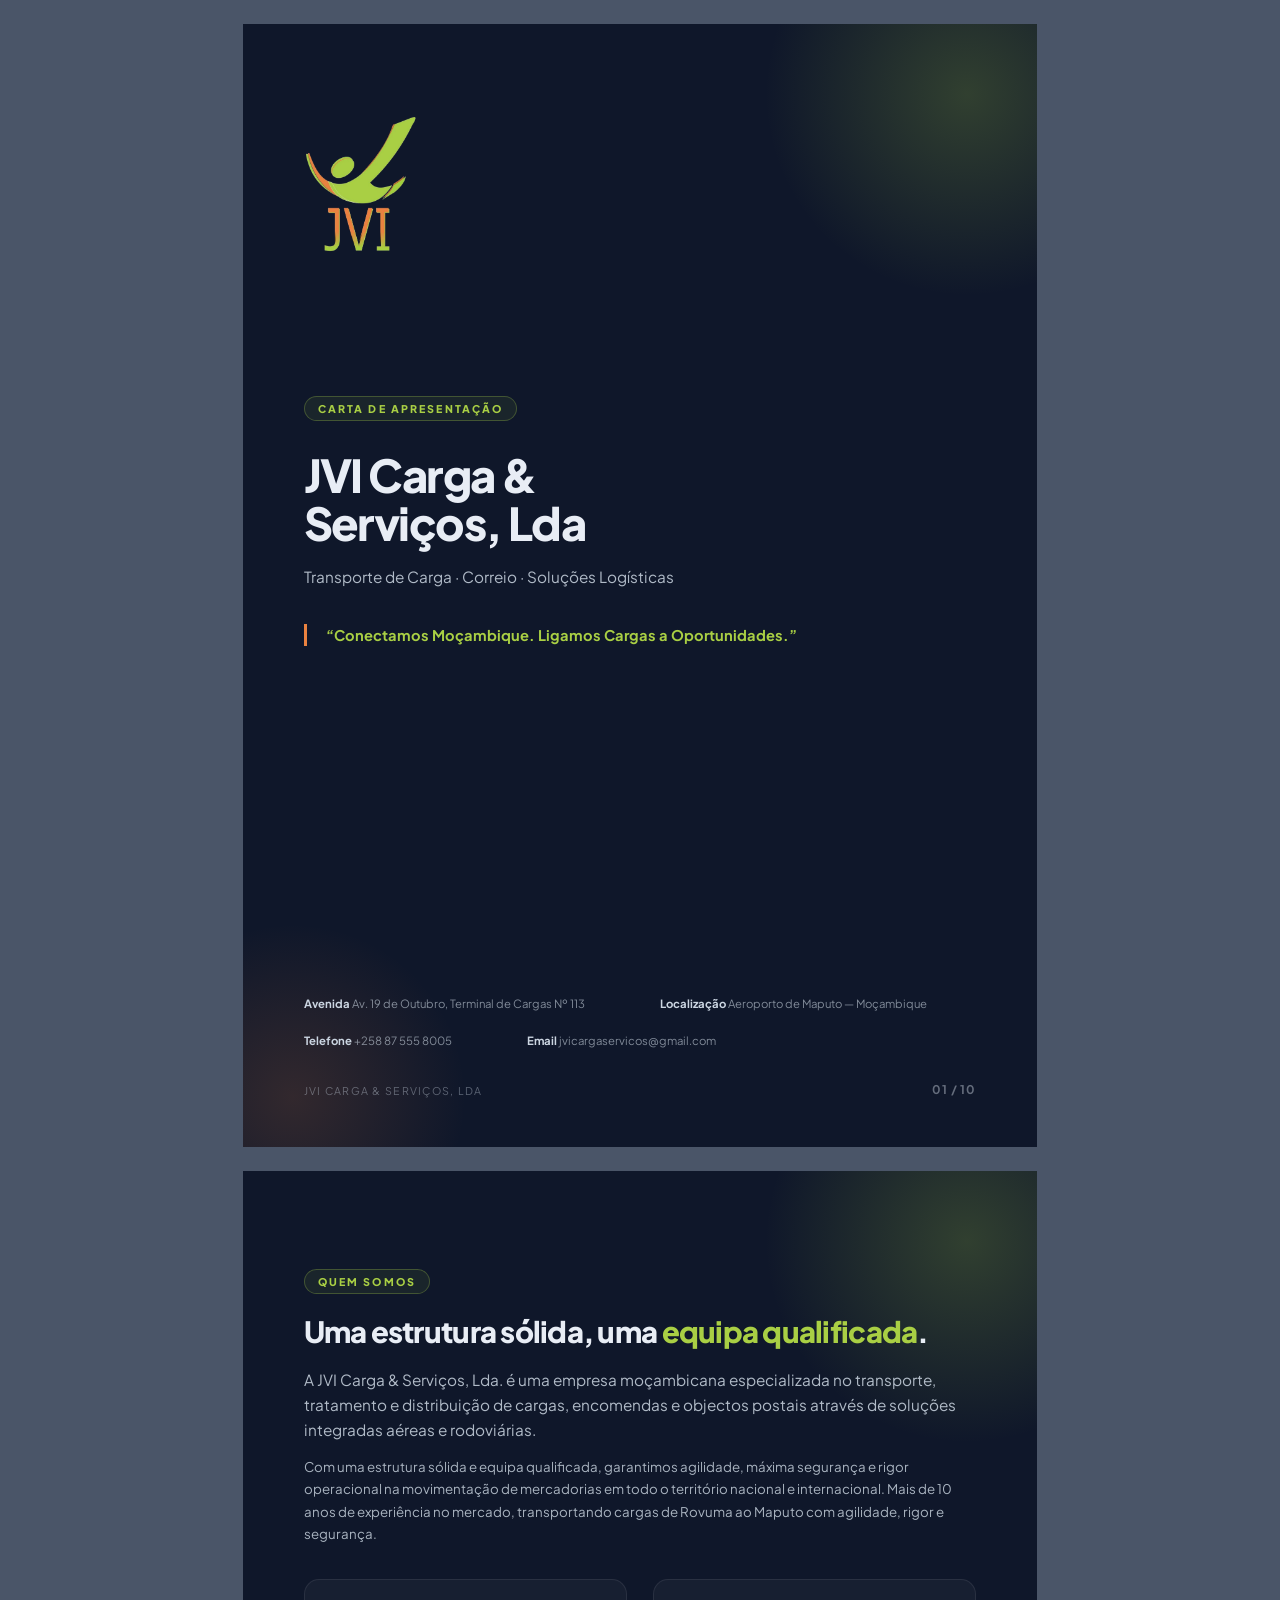
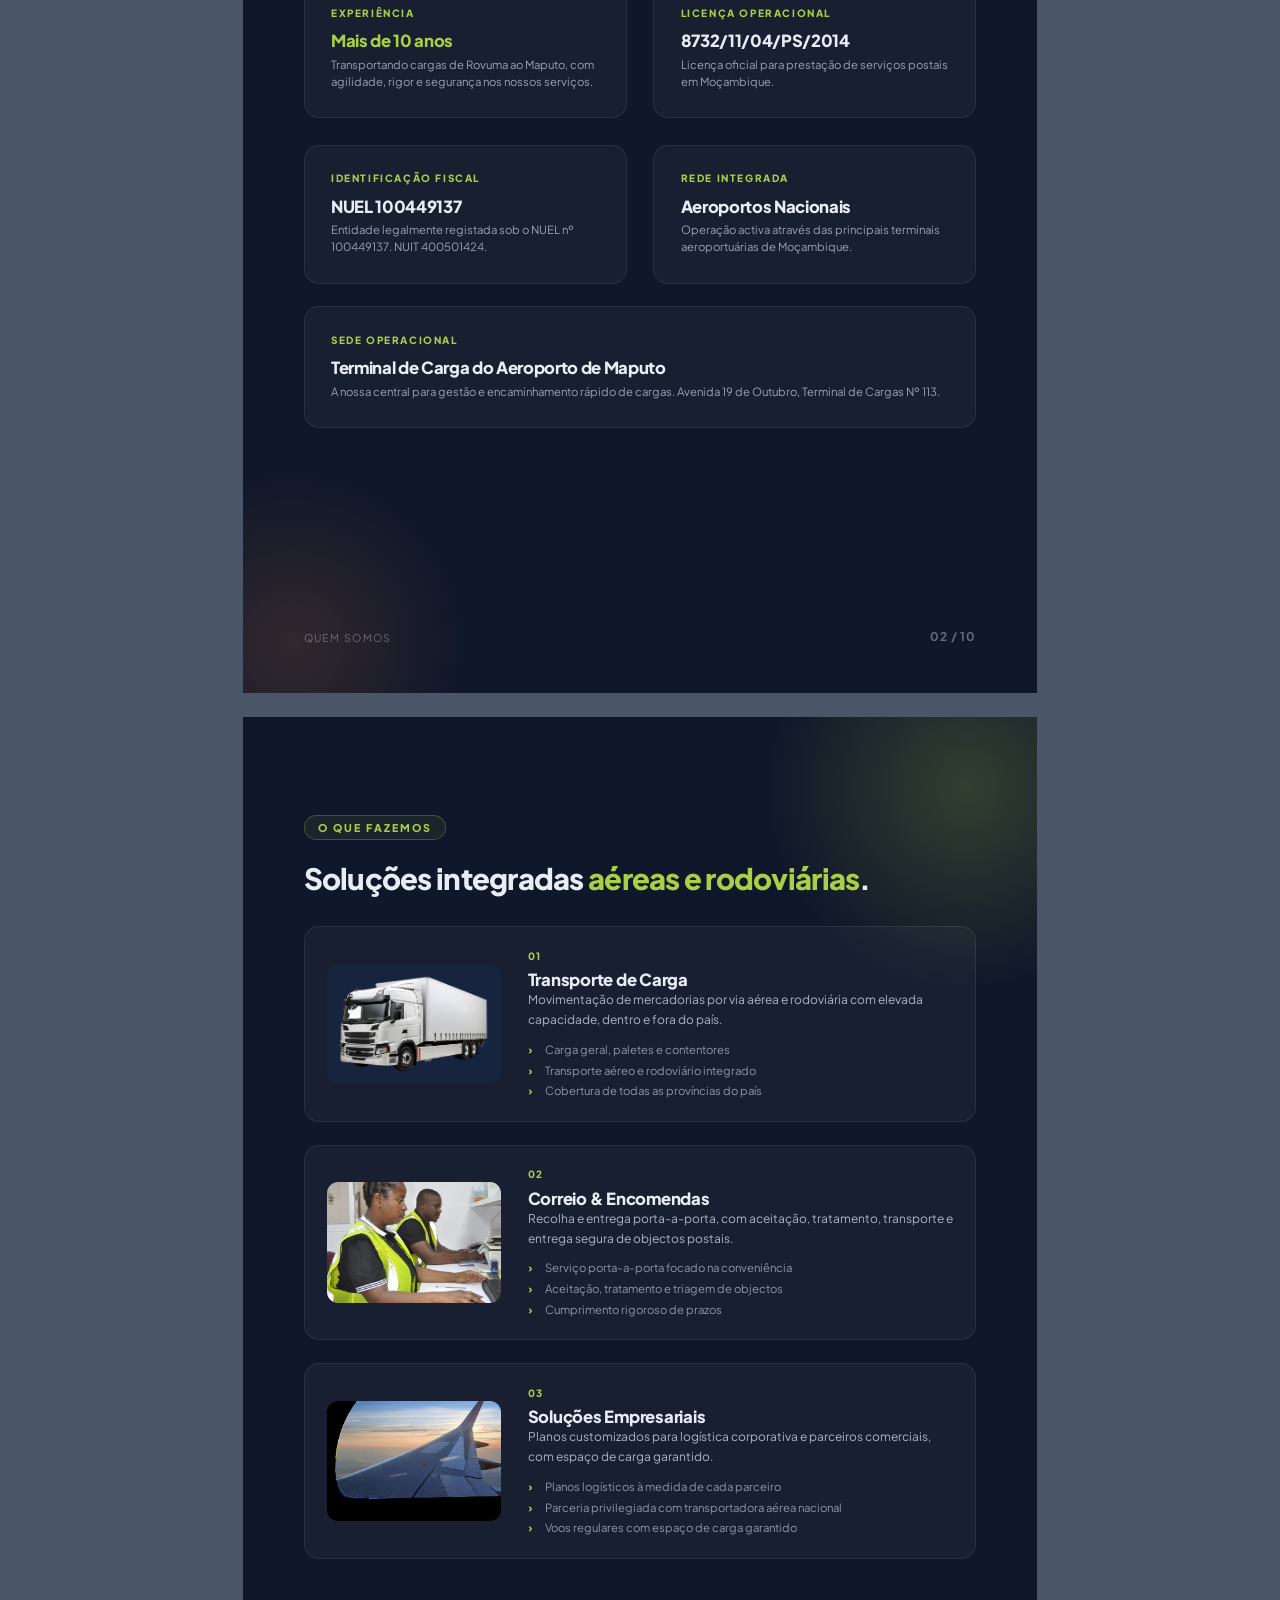
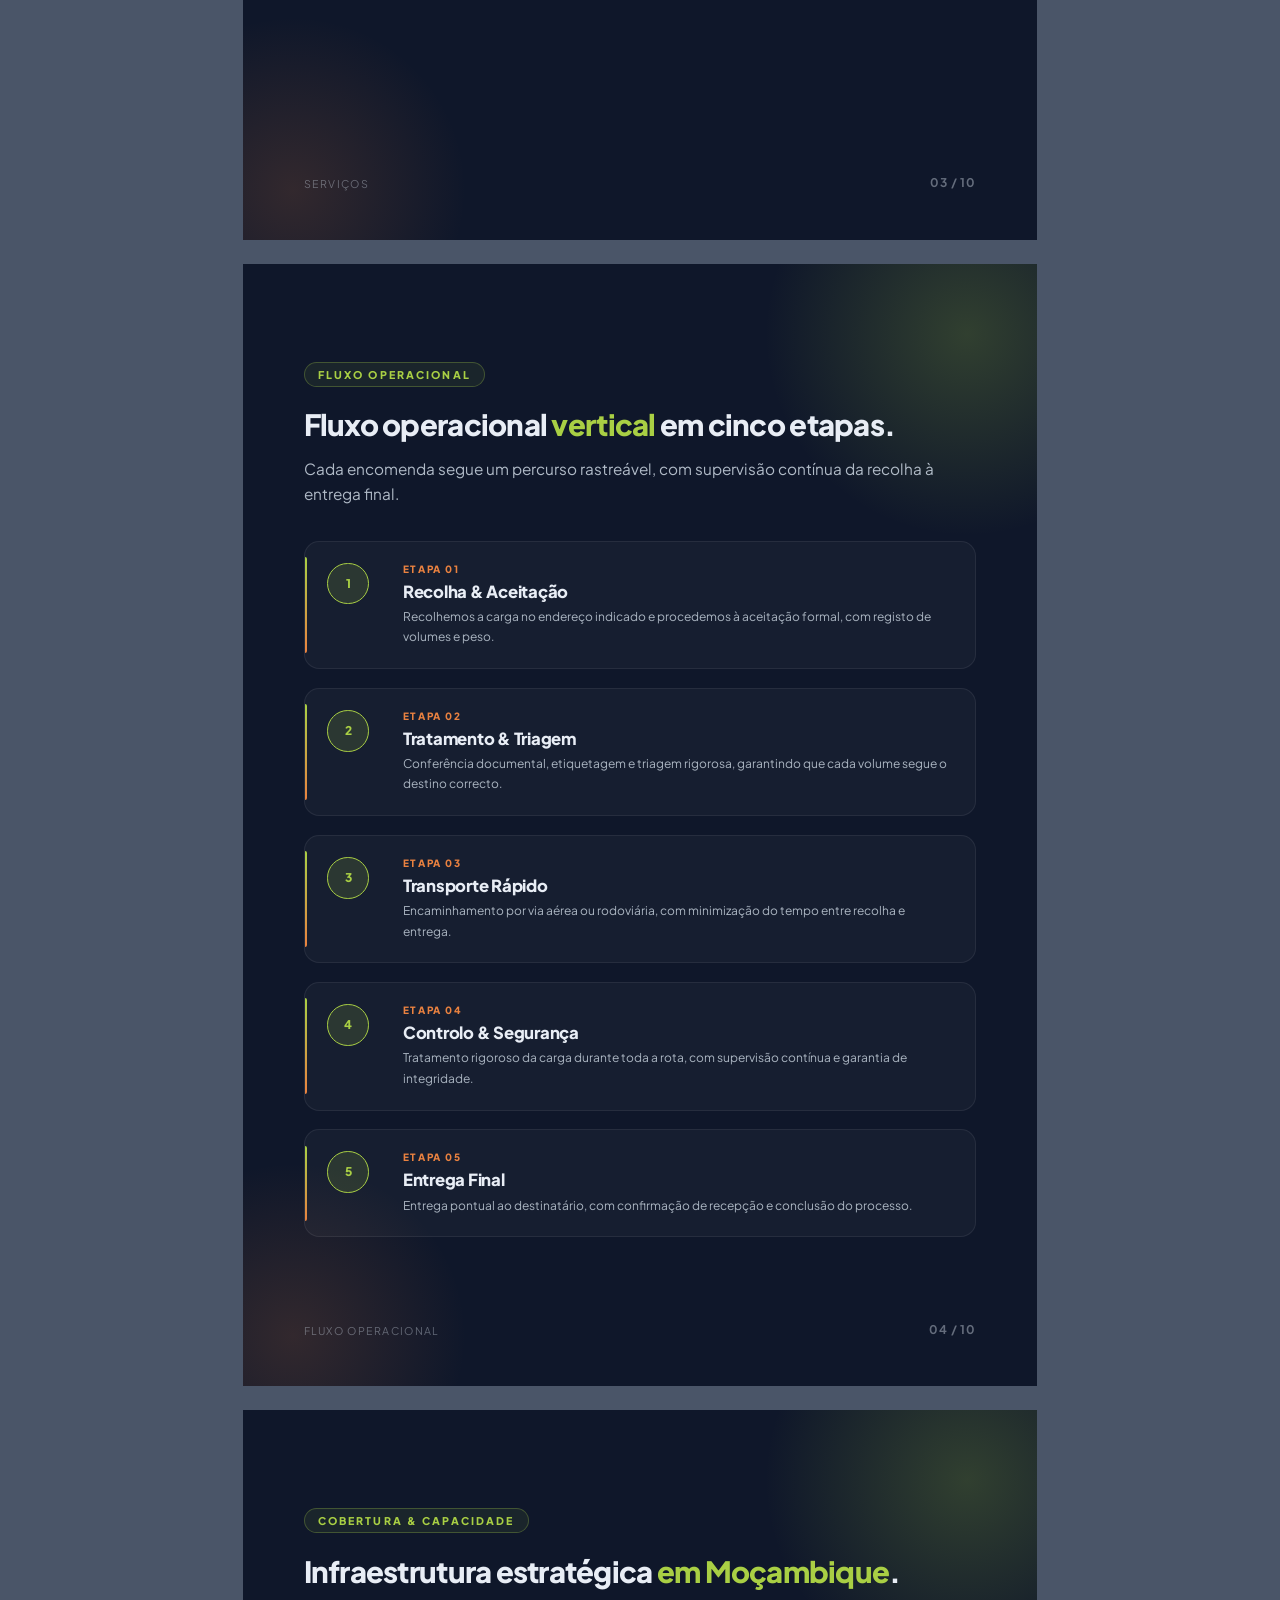
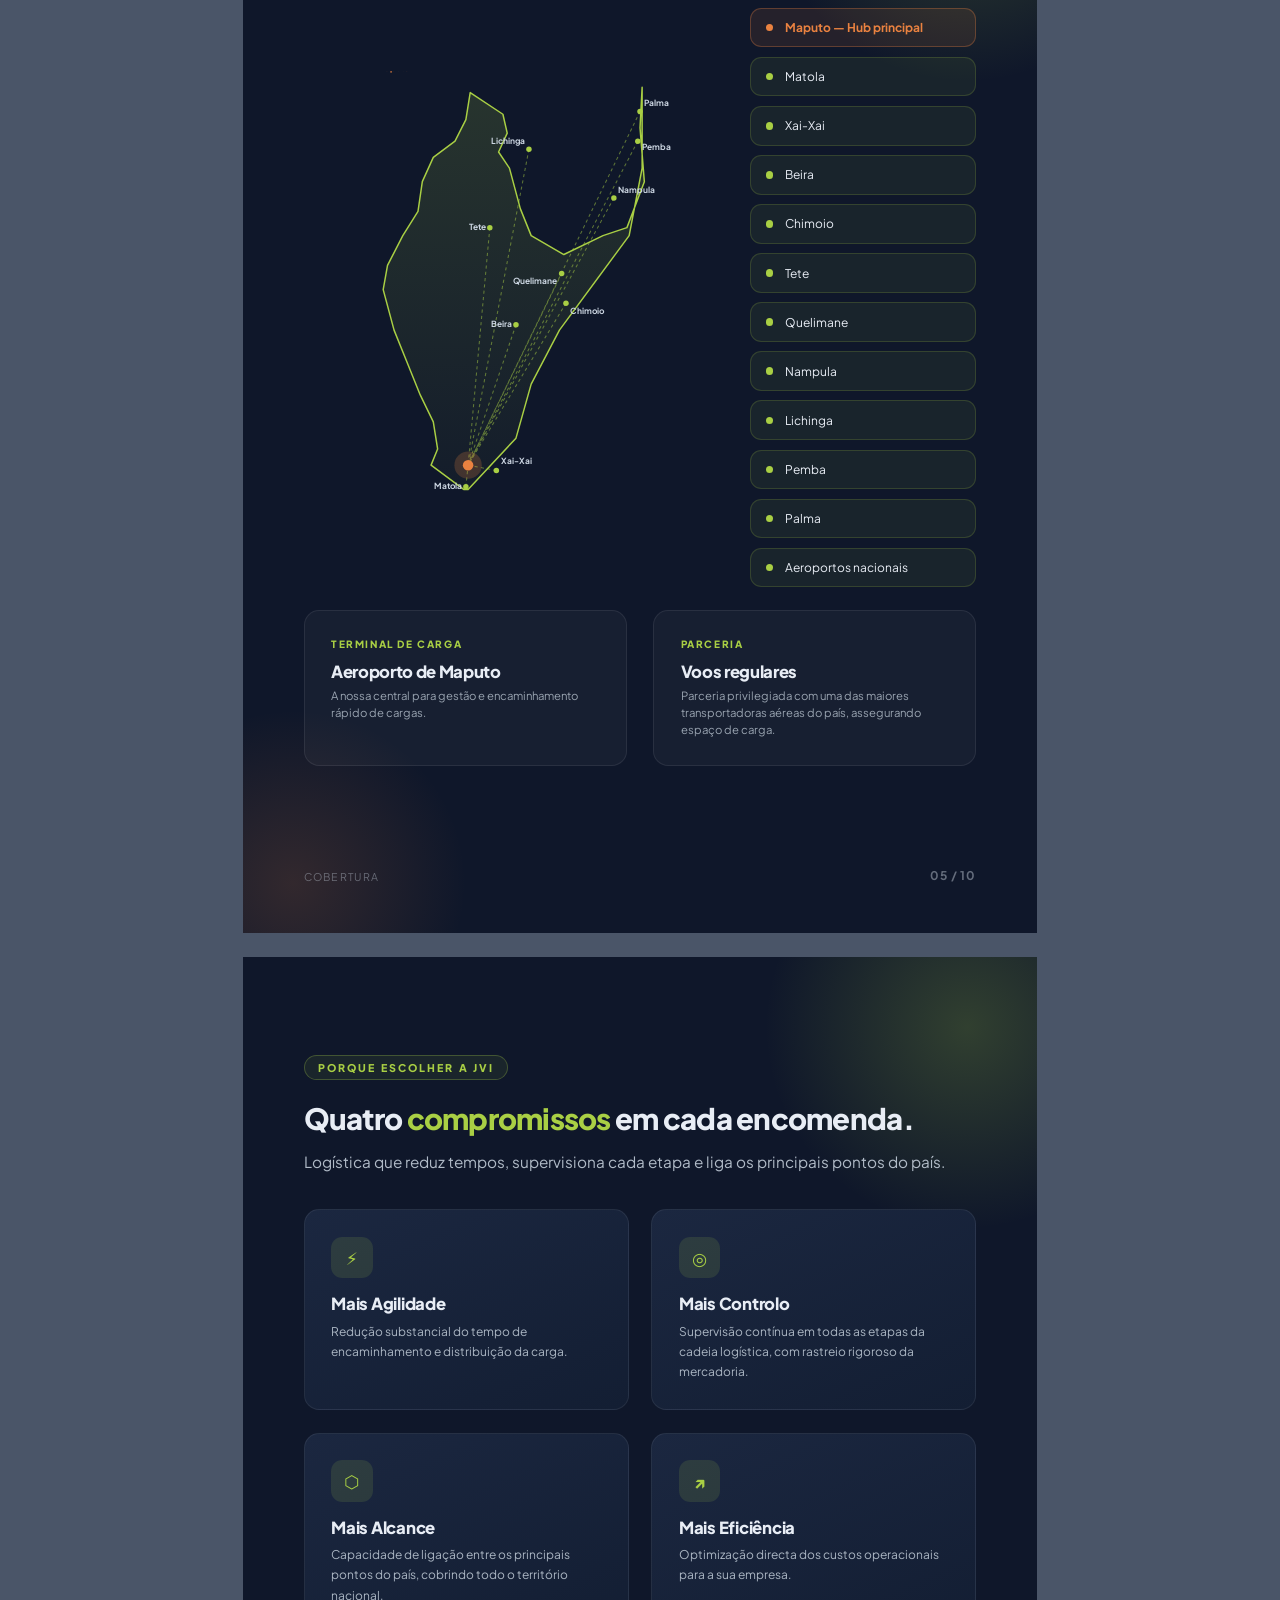
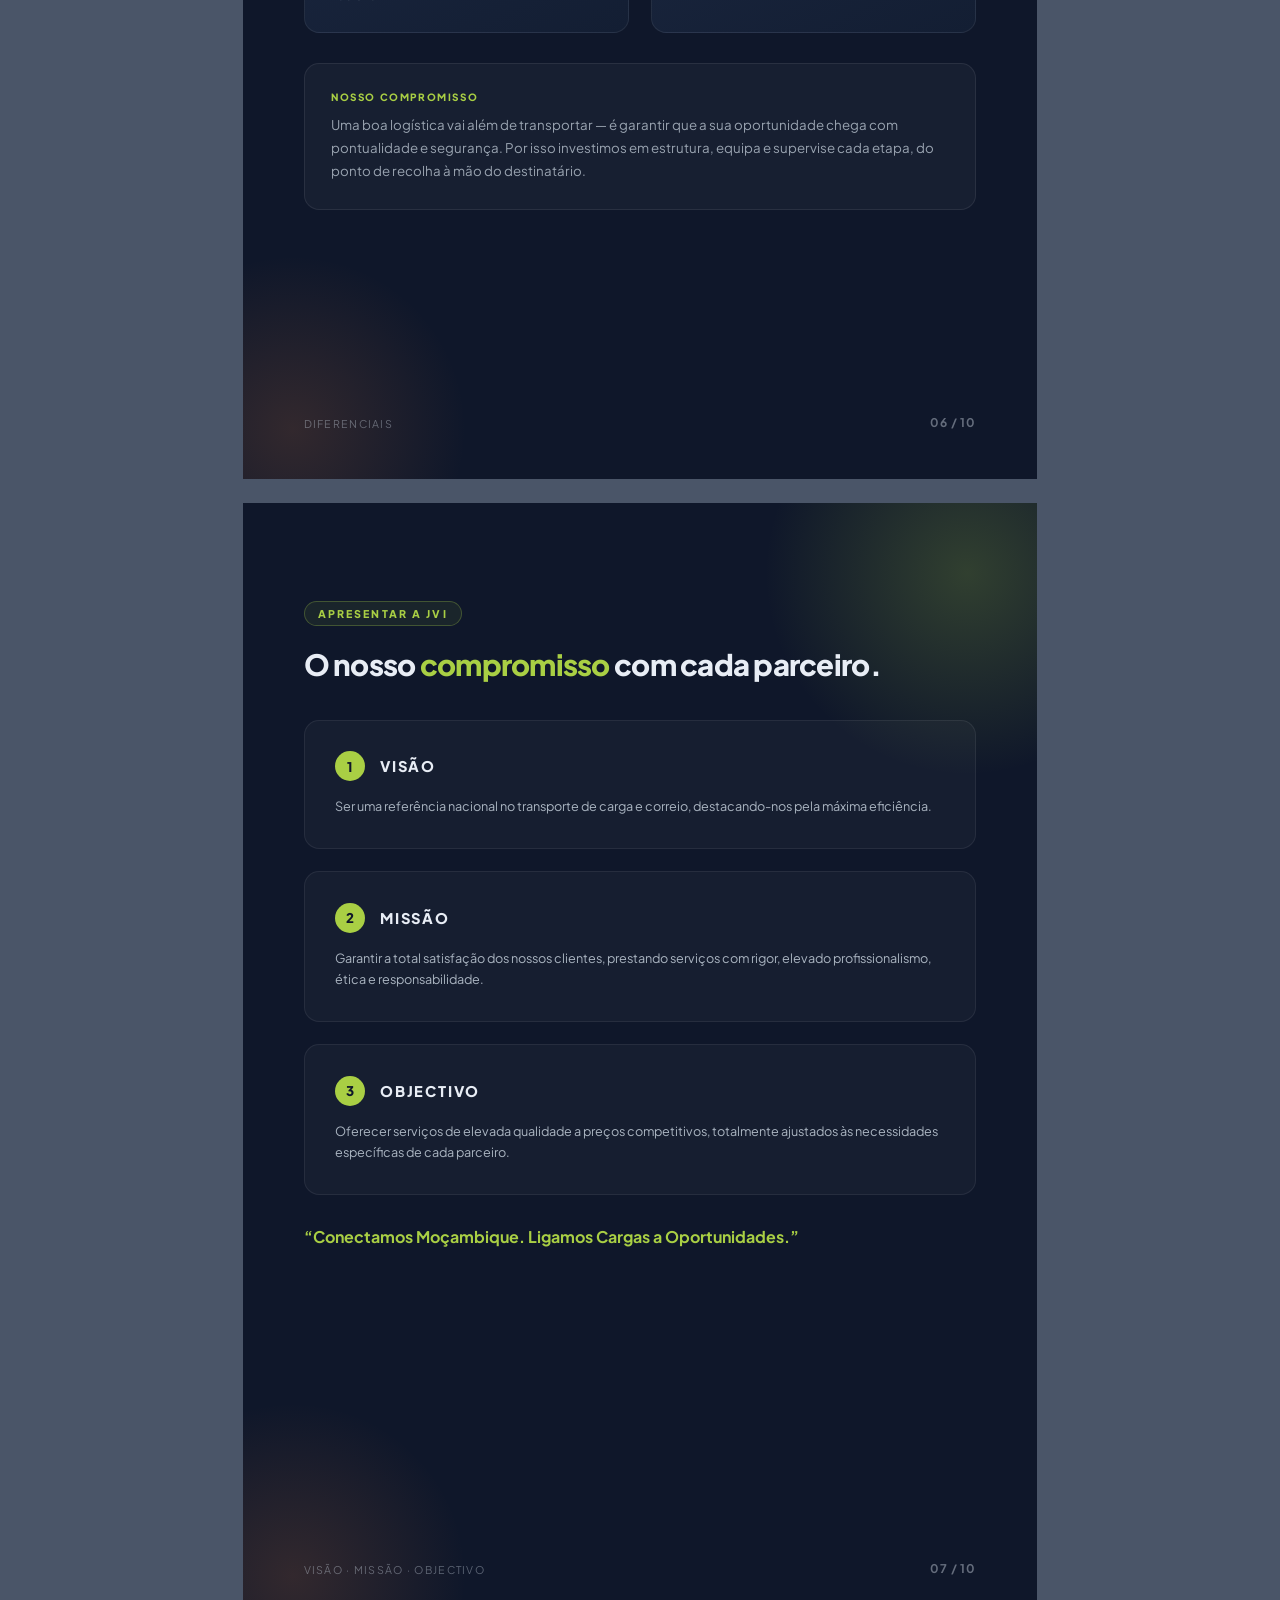
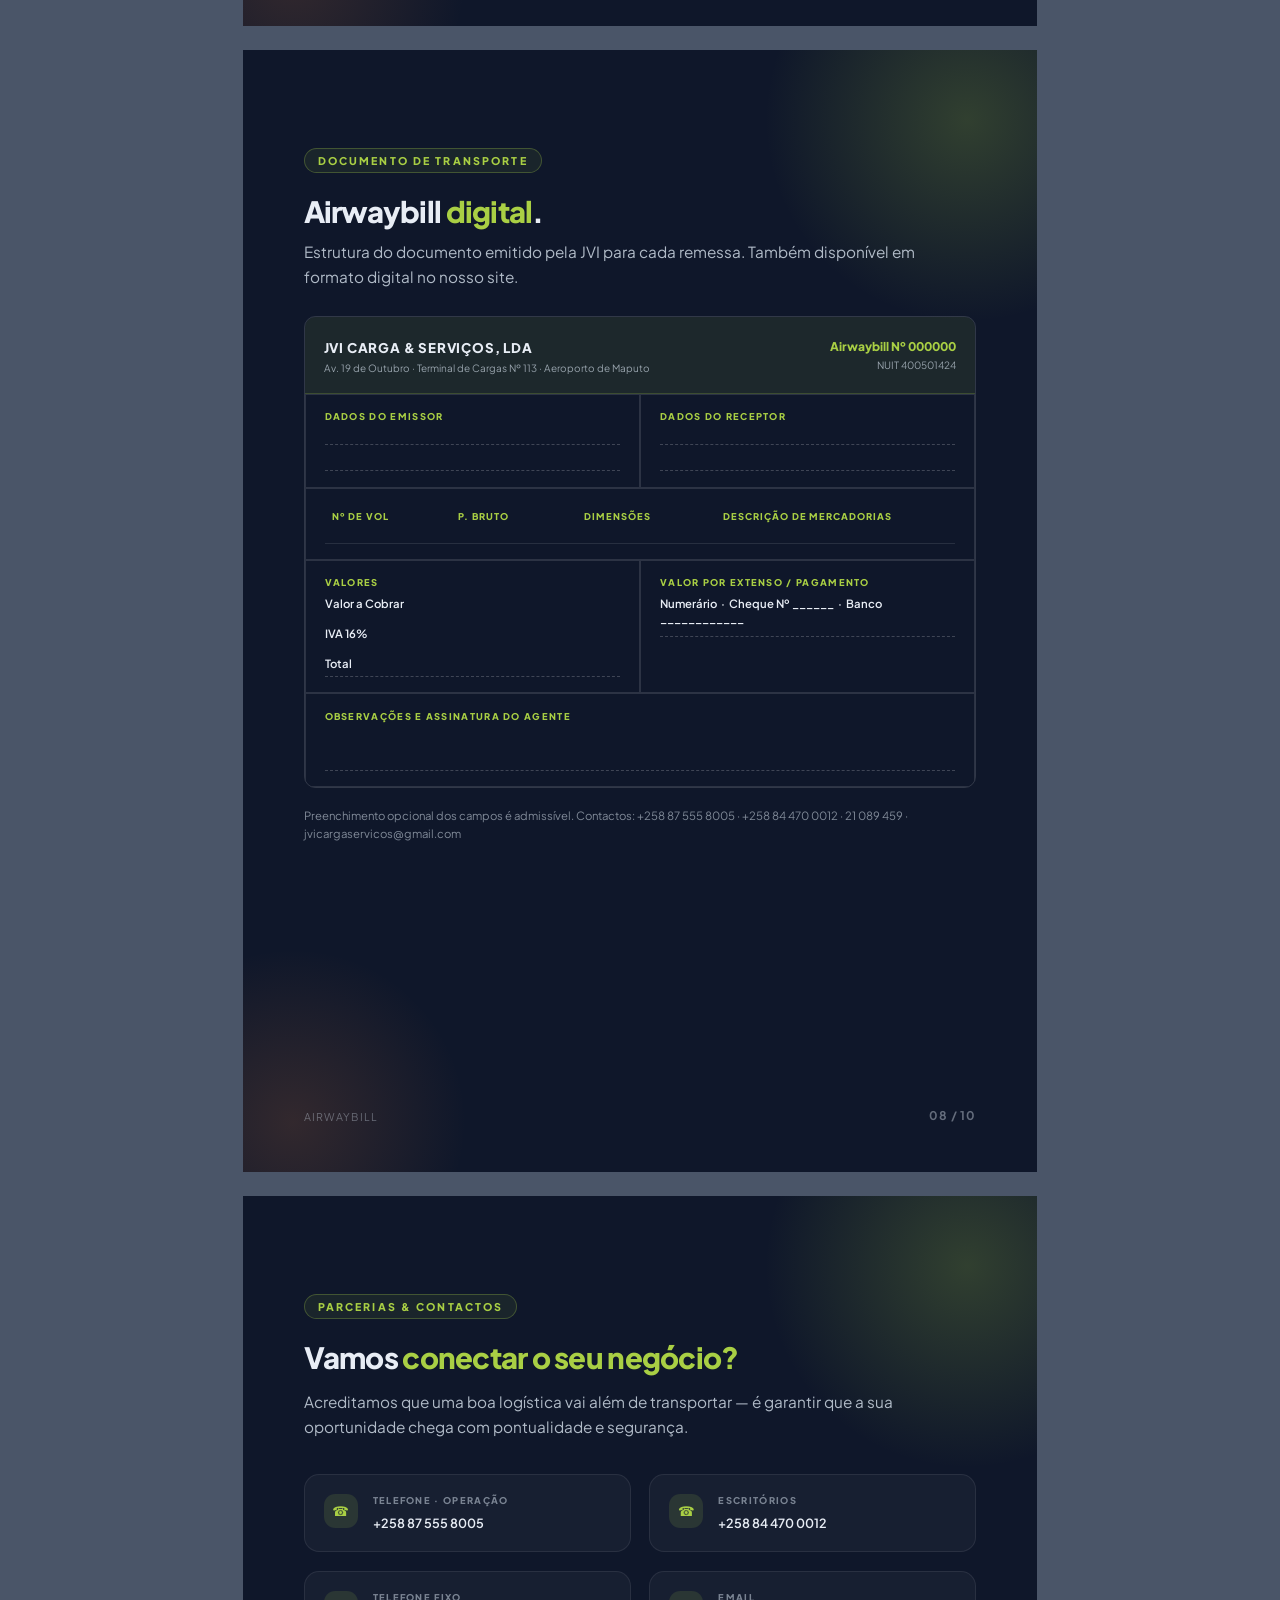
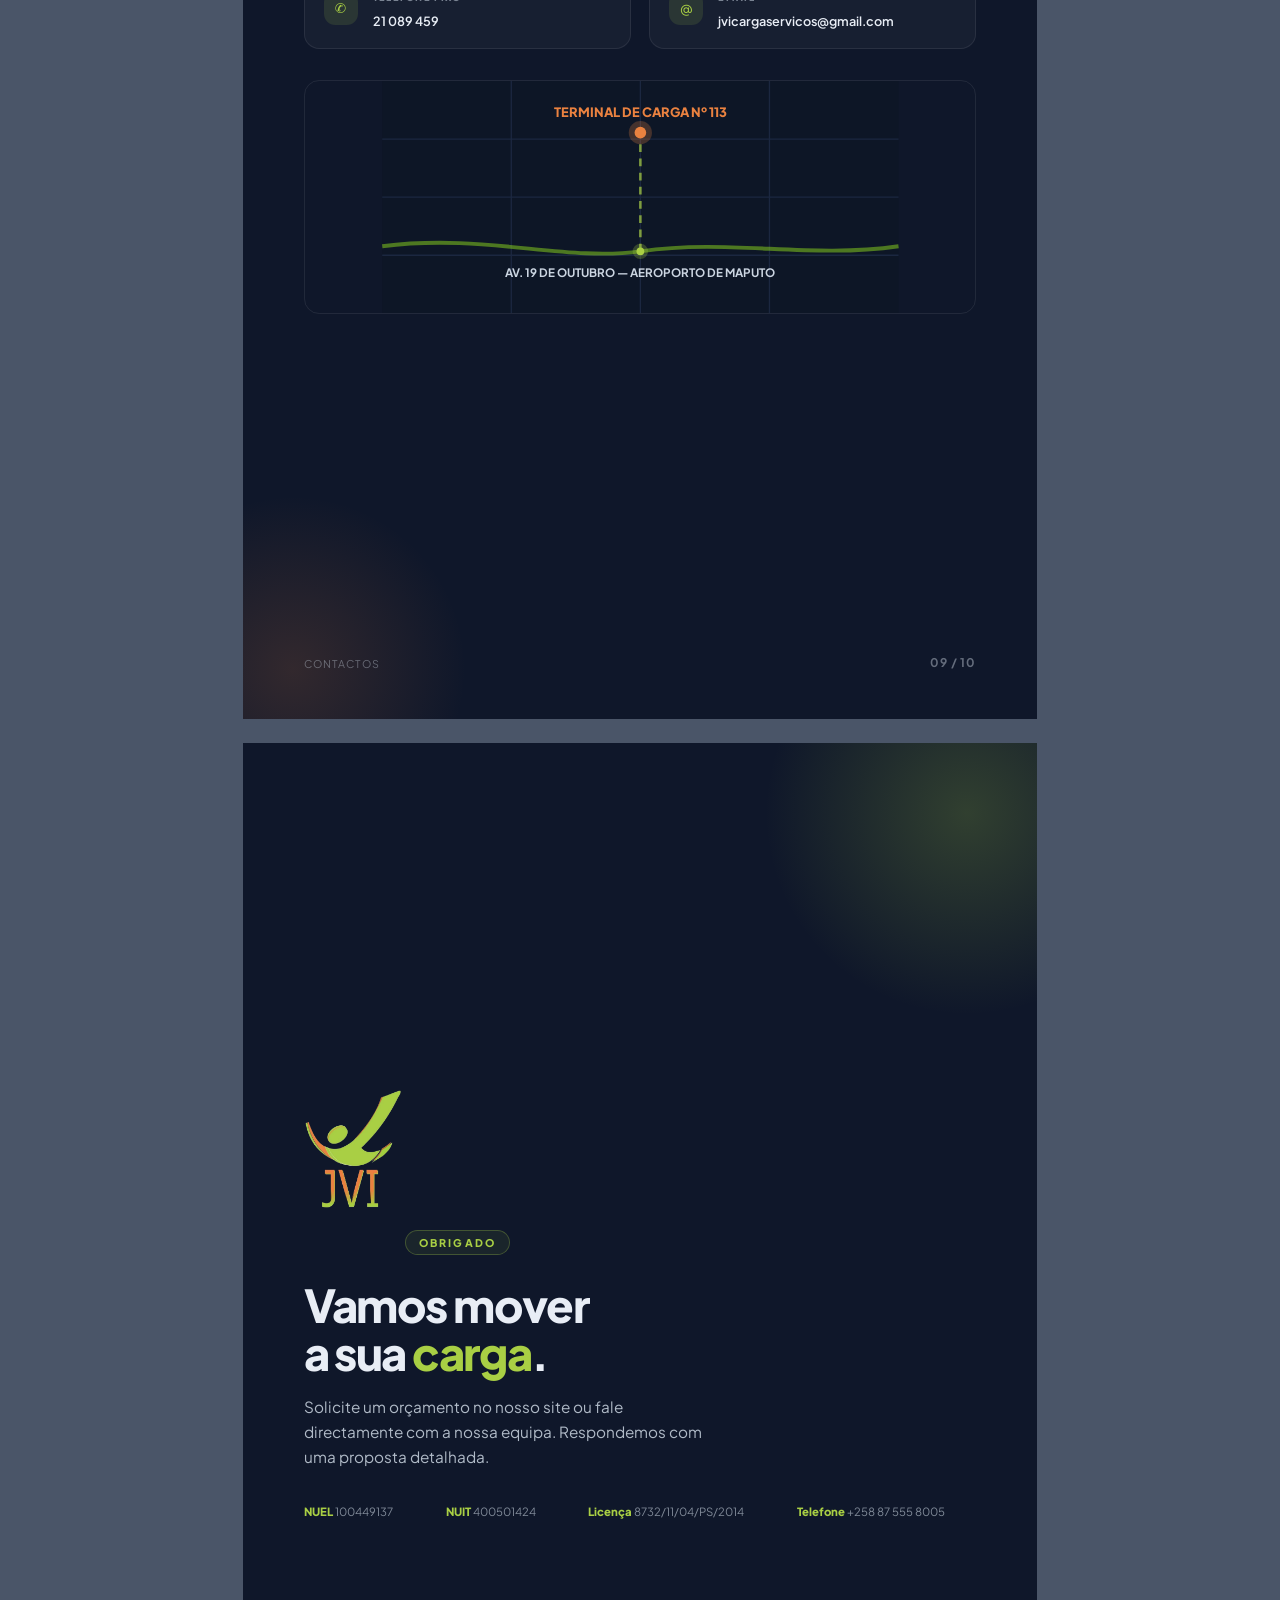
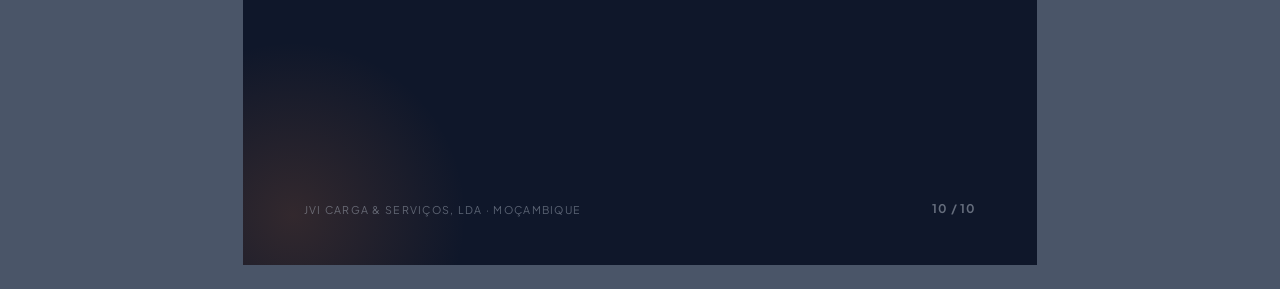
==== carta/index.html @ e3773a1a "JVI Carga & Servicos: landing page e carta de apresentacao Landing page institucional com formulario" ====
<!DOCTYPE html>
<html lang="pt-MZ">
<head>
<meta charset="UTF-8">
<title>JVI Carga &amp; Serviços — Carta de Apresentação</title>
<link rel="preconnect" href="https://fonts.googleapis.com">
<link rel="preconnect" href="https://fonts.gstatic.com" crossorigin>
<link href="https://fonts.googleapis.com/css2?family=Plus+Jakarta+Sans:wght@400;500;600;700;800&display=swap" rel="stylesheet">
<link rel="stylesheet" href="style.css">
</head>
<body>

<!-- ============ 1. CAPA ============ -->
<section class="pagina p1">
  <div class="grelha"></div><div class="glow-a"></div><div class="glow-b"></div>
  <img class="p1__logo" src="../assets/logo.png" alt="JVI Carga e Serviços">
  <div class="p1__meio">
    <span class="et">Carta de Apresentação</span>
    <h1 style="margin-top:8mm">JVI Carga &amp;<br>Serviços, Lda</h1>
    <p class="lead" style="margin-top:5mm;max-width:120mm">Transporte de Carga · Correio · Soluções Logísticas</p>
    <div class="p1__citacao">“Conectamos Moçambique. Ligamos Cargas a Oportunidades.”</div>
  </div>
  <div class="p1__rodape">
    <span><b>Avenida</b> Av. 19 de Outubro, Terminal de Cargas Nº 113</span>
    <span><b>Localização</b> Aeroporto de Maputo — Moçambique</span>
    <span><b>Telefone</b> +258 87 555 8005</span>
    <span><b>Email</b> jvicargaservicos@gmail.com</span>
  </div>
  <div class="pmarca">JVI Carga &amp; Serviços, Lda</div>
  <div class="pnum">01 / 10</div>
</section>

<!-- ============ 2. QUEM SOMOS ============ -->
<section class="pagina">
  <div class="grelha"></div><div class="glow-a"></div><div class="glow-b"></div>
  <div class="faixa-lateral"></div>
  <div class="corpo">
    <span class="et">Quem Somos</span>
    <h2 style="margin-top:6mm">Uma estrutura sólida, uma <span class="v">equipa qualificada</span>.</h2>
    <p class="lead" style="margin-top:5mm">
      A JVI Carga &amp; Serviços, Lda. é uma empresa moçambicana especializada no transporte, tratamento e
      distribuição de cargas, encomendas e objectos postais através de soluções integradas aéreas e rodoviárias.
    </p>
    <p style="margin-top:3.5mm">
      Com uma estrutura sólida e equipa qualificada, garantimos agilidade, máxima segurança e rigor operacional
      na movimentação de mercadorias em todo o território nacional e internacional. Mais de 10 anos de experiência
      no mercado, transportando cargas de Rovuma ao Maputo com agilidade, rigor e segurança.
    </p>

    <div class="g2">
      <div class="cred">
        <div class="cred__rot">Experiência</div>
        <div class="cred__val v">Mais de 10 anos</div>
        <p class="cred__desc">Transportando cargas de Rovuma ao Maputo, com agilidade, rigor e segurança nos nossos serviços.</p>
      </div>
      <div class="cred">
        <div class="cred__rot">Licença Operacional</div>
        <div class="cred__val">8732/11/04/PS/2014</div>
        <p class="cred__desc">Licença oficial para prestação de serviços postais em Moçambique.</p>
      </div>
      <div class="cred">
        <div class="cred__rot">Identificação Fiscal</div>
        <div class="cred__val">NUEL 100449137</div>
        <p class="cred__desc">Entidade legalmente registada sob o NUEL nº 100449137. NUIT 400501424.</p>
      </div>
      <div class="cred">
        <div class="cred__rot">Rede Integrada</div>
        <div class="cred__val">Aeroportos Nacionais</div>
        <p class="cred__desc">Operação activa através das principais terminais aeroportuárias de Moçambique.</p>
      </div>
    </div>

    <div class="cred" style="margin-top:6mm">
      <div class="cred__rot">Sede Operacional</div>
      <div class="cred__val">Terminal de Carga do Aeroporto de Maputo</div>
      <p class="cred__desc">A nossa central para gestão e encaminhamento rápido de cargas. Avenida 19 de Outubro, Terminal de Cargas Nº 113.</p>
    </div>
  </div>
  <div class="pmarca">Quem Somos</div>
  <div class="pnum">02 / 10</div>
</section>

<!-- ============ 3. SERVIÇOS ============ -->
<section class="pagina">
  <div class="grelha"></div><div class="glow-a"></div><div class="glow-b"></div>
  <div class="faixa-lateral"></div>
  <div class="corpo">
    <span class="et">O Que Fazemos</span>
    <h2 style="margin-top:6mm">Soluções integradas <span class="v">aéreas e rodoviárias</span>.</h2>

    <div class="pilha">
      <div class="serv">
        <div class="serv__fig"><img src="../assets/img/camiao.png" alt=""></div>
        <div>
          <div class="serv__n">01</div>
          <h3>Transporte de Carga</h3>
          <p>Movimentação de mercadorias por via aérea e rodoviária com elevada capacidade, dentro e fora do país.</p>
          <ul class="marcas">
            <li>Carga geral, paletes e contentores</li>
            <li>Transporte aéreo e rodoviário integrado</li>
            <li>Cobertura de todas as províncias do país</li>
          </ul>
        </div>
      </div>

      <div class="serv">
        <div class="serv__fig"><img src="../assets/img/terminal.jpg" alt=""></div>
        <div>
          <div class="serv__n">02</div>
          <h3>Correio &amp; Encomendas</h3>
          <p>Recolha e entrega porta-a-porta, com aceitação, tratamento, transporte e entrega segura de objectos postais.</p>
          <ul class="marcas">
            <li>Serviço porta-a-porta focado na conveniência</li>
            <li>Aceitação, tratamento e triagem de objectos</li>
            <li>Cumprimento rigoroso de prazos</li>
          </ul>
        </div>
      </div>

      <div class="serv">
        <div class="serv__fig"><img src="../assets/img/aviao.jpg" alt=""></div>
        <div>
          <div class="serv__n">03</div>
          <h3>Soluções Empresariais</h3>
          <p>Planos customizados para logística corporativa e parceiros comerciais, com espaço de carga garantido.</p>
          <ul class="marcas">
            <li>Planos logísticos à medida de cada parceiro</li>
            <li>Parceria privilegiada com transportadora aérea nacional</li>
            <li>Voos regulares com espaço de carga garantido</li>
          </ul>
        </div>
      </div>
    </div>
  </div>
  <div class="pmarca">Serviços</div>
  <div class="pnum">03 / 10</div>
</section>

<!-- ============ 4. FLUXO OPERACIONAL ============ -->
<section class="pagina">
  <div class="grelha"></div><div class="glow-a"></div><div class="glow-b"></div>
  <div class="faixa-lateral"></div>
  <div class="corpo">
    <span class="et">Fluxo Operacional</span>
    <h2 style="margin-top:6mm">Fluxo operacional <span class="v">vertical</span> em cinco etapas.</h2>
    <p class="lead" style="margin-top:4mm">Cada encomenda segue um percurso rastreável, com supervisão contínua da recolha à entrega final.</p>

    <div class="etapas">
      <div class="etapa">
        <div class="etapa__n">1</div>
        <div><div class="etapa__et">Etapa 01</div><h3>Recolha &amp; Aceitação</h3><p>Recolhemos a carga no endereço indicado e procedemos à aceitação formal, com registo de volumes e peso.</p></div>
      </div>
      <div class="etapa">
        <div class="etapa__n">2</div>
        <div><div class="etapa__et">Etapa 02</div><h3>Tratamento &amp; Triagem</h3><p>Conferência documental, etiquetagem e triagem rigorosa, garantindo que cada volume segue o destino correcto.</p></div>
      </div>
      <div class="etapa">
        <div class="etapa__n">3</div>
        <div><div class="etapa__et">Etapa 03</div><h3>Transporte Rápido</h3><p>Encaminhamento por via aérea ou rodoviária, com minimização do tempo entre recolha e entrega.</p></div>
      </div>
      <div class="etapa">
        <div class="etapa__n">4</div>
        <div><div class="etapa__et">Etapa 04</div><h3>Controlo &amp; Segurança</h3><p>Tratamento rigoroso da carga durante toda a rota, com supervisão contínua e garantia de integridade.</p></div>
      </div>
      <div class="etapa">
        <div class="etapa__n">5</div>
        <div><div class="etapa__et">Etapa 05</div><h3>Entrega Final</h3><p>Entrega pontual ao destinatário, com confirmação de recepção e conclusão do processo.</p></div>
      </div>
    </div>
  </div>
  <div class="pmarca">Fluxo Operacional</div>
  <div class="pnum">04 / 10</div>
</section>

<!-- ============ 5. COBERTURA ============ -->
<section class="pagina">
  <div class="grelha"></div><div class="glow-a"></div><div class="glow-b"></div>
  <div class="faixa-lateral"></div>
  <div class="corpo">
    <span class="et">Cobertura &amp; Capacidade</span>
    <h2 style="margin-top:6mm">Infraestrutura estratégica <span class="v">em Moçambique</span>.</h2>

    <div class="mapa">
      <svg viewBox="0 0 260 430" aria-label="Mapa de Moçambique">
        <defs>
          <linearGradient id="g" x1="0" y1="0" x2="0" y2="1">
            <stop offset="0" stop-color="#A9CF44" stop-opacity="0.16"/>
            <stop offset="1" stop-color="#A9CF44" stop-opacity="0.03"/>
          </linearGradient>
        </defs>
        <g id="mapaPais"></g>
        <g id="mapaRotas" stroke="#A9CF44" stroke-width="1" stroke-dasharray="3 3" opacity="0.5" fill="none"></g>
        <g id="mapaCidades" fill="#A9CF44"></g>
        <circle id="mapaHubBrilho" cx="0" cy="0" r="13" fill="#EA8240" opacity="0.22"/>
        <circle id="mapaHub" cx="0" cy="0" r="5" fill="#EA8240"/>
        <g id="mapaNomes" font-family="Plus Jakarta Sans, sans-serif" font-size="8" font-weight="700" fill="#CBD5E1"></g>
      </svg>
      <script src="mapa.js"></script>

      <ul class="rotas">
        <li class="hub">Maputo — Hub principal</li>
        <li>Matola</li><li>Xai-Xai</li><li>Beira</li><li>Chimoio</li>
        <li>Tete</li><li>Quelimane</li><li>Nampula</li><li>Lichinga</li>
        <li>Pemba</li><li>Palma</li><li>Aeroportos nacionais</li>
      </ul>
    </div>

    <div class="g2" style="margin-top:6mm">
      <div class="cred"><div class="cred__rot">Terminal de Carga</div><div class="cred__val">Aeroporto de Maputo</div><p class="cred__desc">A nossa central para gestão e encaminhamento rápido de cargas.</p></div>
      <div class="cred"><div class="cred__rot">Parceria</div><div class="cred__val">Voos regulares</div><p class="cred__desc">Parceria privilegiada com uma das maiores transportadoras aéreas do país, assegurando espaço de carga.</p></div>
    </div>
  </div>
  <div class="pmarca">Cobertura</div>
  <div class="pnum">05 / 10</div>
</section>

<!-- ============ 6. DIFERENCIAIS ============ -->
<section class="pagina">
  <div class="grelha"></div><div class="glow-a"></div><div class="glow-b"></div>
  <div class="faixa-lateral"></div>
  <div class="corpo">
    <span class="et">Porque Escolher a JVI</span>
    <h2 style="margin-top:6mm">Quatro <span class="v">compromissos</span> em cada encomenda.</h2>
    <p class="lead" style="margin-top:4mm">Logística que reduz tempos, supervisiona cada etapa e liga os principais pontos do país.</p>

    <div class="g2x2">
      <div class="dif"><div class="dif__i">⚡</div><h3>Mais Agilidade</h3><p>Redução substancial do tempo de encaminhamento e distribuição da carga.</p></div>
      <div class="dif"><div class="dif__i">◎</div><h3>Mais Controlo</h3><p>Supervisão contínua em todas as etapas da cadeia logística, com rastreio rigoroso da mercadoria.</p></div>
      <div class="dif"><div class="dif__i">⬡</div><h3>Mais Alcance</h3><p>Capacidade de ligação entre os principais pontos do país, cobrindo todo o território nacional.</p></div>
      <div class="dif"><div class="dif__i">↗</div><h3>Mais Eficiência</h3><p>Optimização directa dos custos operacionais para a sua empresa.</p></div>
    </div>

    <div class="cred" style="margin-top:8mm">
      <div class="cred__rot">Nosso compromisso</div>
      <p class="cred__desc" style="font-size:10pt;line-height:1.7">
        Uma boa logística vai além de transportar — é garantir que a sua oportunidade chega com pontualidade e segurança.
        Por isso investimos em estrutura, equipa e supervise cada etapa, do ponto de recolha à mão do destinatário.
      </p>
    </div>
  </div>
  <div class="pmarca">Diferenciais</div>
  <div class="pnum">06 / 10</div>
</section>

<!-- ============ 7. VISÃO / MISSÃO / OBJECTIVO ============ -->
<section class="pagina">
  <div class="grelha"></div><div class="glow-a"></div><div class="glow-b"></div>
  <div class="faixa-lateral"></div>
  <div class="corpo">
    <span class="et">Apresentar a JVI</span>
    <h2 style="margin-top:6mm">O nosso <span class="v">compromisso</span> com cada parceiro.</h2>

    <div class="pilares">
      <div class="pilar">
        <div class="pilar__t"><span>1</span><h3>Visão</h3></div>
        <p>Ser uma referência nacional no transporte de carga e correio, destacando-nos pela máxima eficiência.</p>
      </div>
      <div class="pilar">
        <div class="pilar__t"><span>2</span><h3>Missão</h3></div>
        <p>Garantir a total satisfação dos nossos clientes, prestando serviços com rigor, elevado profissionalismo, ética e responsabilidade.</p>
      </div>
      <div class="pilar">
        <div class="pilar__t"><span>3</span><h3>Objectivo</h3></div>
        <p>Oferecer serviços de elevada qualidade a preços competitivos, totalmente ajustados às necessidades específicas de cada parceiro.</p>
      </div>
    </div>

    <div class="cita">“Conectamos Moçambique. Ligamos Cargas a Oportunidades.”</div>
  </div>
  <div class="pmarca">Visão · Missão · Objectivo</div>
  <div class="pnum">07 / 10</div>
</section>

<!-- ============ 8. AIRWAYBILL ============ -->
<section class="pagina">
  <div class="grelha"></div><div class="glow-a"></div><div class="glow-b"></div>
  <div class="faixa-lateral"></div>
  <div class="corpo">
    <span class="et">Documento de Transporte</span>
    <h2 style="margin-top:6mm">Airwaybill <span class="v">digital</span>.</h2>
    <p class="lead" style="margin-top:3mm">Estrutura do documento emitido pela JVI para cada remessa. Também disponível em formato digital no nosso site.</p>

    <div class="awb">
      <div class="awb__topo">
        <div>
          <b>JVI CARGA &amp; SERVIÇOS, LDA</b>
          <div style="font-size:7.5pt;color:rgba(203,213,225,0.7);margin-top:1.5mm">Av. 19 de Outubro · Terminal de Cargas Nº 113 · Aeroporto de Maputo</div>
        </div>
        <div style="text-align:right">
          <div class="awb__n">Airwaybill Nº 000000</div>
          <div style="font-size:7.5pt;color:rgba(203,213,225,0.7);margin-top:1.5mm">NUIT 400501424</div>
        </div>
      </div>

      <div class="awb__sec">
        <div class="awb__cel"><div class="awb__r">Dados do Emissor</div><div class="awb__v"></div><div class="awb__v" style="margin-top:3mm"></div></div>
        <div class="awb__cel"><div class="awb__r">Dados do Receptor</div><div class="awb__v"></div><div class="awb__v" style="margin-top:3mm"></div></div>
      </div>

      <div class="awb__t">
        <table>
          <thead><tr><th style="width:20%">Nº de Vol</th><th style="width:20%">P. Bruto</th><th style="width:22%">Dimensões</th><th>Descrição de Mercadorias</th></tr></thead>
          <tbody><tr><td></td><td></td><td></td><td></td></tr></tbody>
        </table>
      </div>

      <div class="awb__sec">
        <div class="awb__cel">
          <div class="awb__r">Valores</div>
          <div class="awb__v" style="font-size:8.5pt">Valor a Cobrar<br><br>IVA 16%<br><br>Total</div>
        </div>
        <div class="awb__cel">
          <div class="awb__r">Valor por extenso / Pagamento</div>
          <div class="awb__v awb__v--l" style="font-size:8.5pt">Numerário &nbsp;·&nbsp; Cheque Nº ______ &nbsp;·&nbsp; Banco ____________</div>
        </div>
      </div>

      <div class="awb__sec">
        <div class="awb__cel awb__cel--l">
          <div class="awb__r">Observações e assinatura do agente</div>
          <div class="awb__v awb__v--l"></div>
        </div>
      </div>
    </div>

    <p class="awb__nota">Preenchimento opcional dos campos é admissível. Contactos: +258 87 555 8005 · +258 84 470 0012 · 21 089 459 · jvicargaservicos@gmail.com</p>
  </div>
  <div class="pmarca">Airwaybill</div>
  <div class="pnum">08 / 10</div>
</section>

<!-- ============ 9. CONTACTOS ============ -->
<section class="pagina">
  <div class="grelha"></div><div class="glow-a"></div><div class="glow-b"></div>
  <div class="faixa-lateral"></div>
  <div class="corpo">
    <span class="et">Parcerias &amp; Contactos</span>
    <h2 style="margin-top:6mm">Vamos <span class="v">conectar o seu negócio?</span></h2>
    <p class="lead" style="margin-top:4mm">Acreditamos que uma boa logística vai além de transportar — é garantir que a sua oportunidade chega com pontualidade e segurança.</p>

    <div class="cont">
      <div class="citem"><div class="citem__i">☎</div><div><b>Telefone · Operação</b><span>+258 87 555 8005</span></div></div>
      <div class="citem"><div class="citem__i">☎</div><div><b>Escritórios</b><span>+258 84 470 0012</span></div></div>
      <div class="citem"><div class="citem__i">✆</div><div><b>Telefone Fixo</b><span>21 089 459</span></div></div>
      <div class="citem"><div class="citem__i">@</div><div><b>Email</b><span>jvicargaservicos@gmail.com</span></div></div>
    </div>

    <div class="mapa-local">
      <svg viewBox="0 0 400 180" aria-label="Mapa esquemático da localização">
        <rect width="400" height="180" fill="#0D1626"/>
        <g stroke="#1B2740" stroke-width="1">
          <path d="M0 45h400M0 90h400M0 135h400M100 0v180M200 0v180M300 0v180"/>
        </g>
        <path d="M0 128 C80 118 140 140 200 132 C270 122 330 138 400 128" stroke="#82C91E" stroke-width="3" fill="none" opacity="0.55"/>
        <path d="M200 132 L200 40" stroke="#A9CF44" stroke-width="2" stroke-dasharray="6 5" fill="none" opacity="0.7"/>
        <circle cx="200" cy="40" r="9" fill="#EA8240" opacity="0.25"/>
        <circle cx="200" cy="40" r="4.5" fill="#EA8240"/>
        <text x="200" y="28" font-family="Plus Jakarta Sans" font-size="10" font-weight="800" fill="#EA8240" text-anchor="middle">TERMINAL DE CARGA Nº 113</text>
        <circle cx="200" cy="132" r="6" fill="#A9CF44" opacity="0.25"/>
        <circle cx="200" cy="132" r="3" fill="#A9CF44"/>
        <text x="200" y="152" font-family="Plus Jakarta Sans" font-size="9" font-weight="700" fill="#CBD5E1" text-anchor="middle">AV. 19 DE OUTUBRO — AEROPORTO DE MAPUTO</text>
      </svg>
    </div>
  </div>
  <div class="pmarca">Contactos</div>
  <div class="pnum">09 / 10</div>
</section>

<!-- ============ 10. FECHO ============ -->
<section class="pagina p10">
  <div class="grelha"></div><div class="glow-a"></div><div class="glow-b"></div>
  <div class="p10__meio">
    <img class="p10__logo" src="../assets/logo.png" alt="JVI Carga e Serviços">
    <span class="et">Obrigado</span>
    <h1 style="margin-top:7mm">Vamos mover<br>a sua <span class="v">carga</span>.</h1>
    <p class="lead" style="margin-top:5mm;max-width:110mm">Solicite um orçamento no nosso site ou fale directamente com a nossa equipa. Respondemos com uma proposta detalhada.</p>

    <div class="p10__fiscais">
      <span><b>NUEL</b> 100449137</span>
      <span><b>NUIT</b> 400501424</span>
      <span><b>Licença</b> 8732/11/04/PS/2014</span>
      <span><b>Telefone</b> +258 87 555 8005</span>
    </div>
  </div>
  <div class="pmarca">JVI Carga &amp; Serviços, Lda · Moçambique</div>
  <div class="pnum">10 / 10</div>
</section>

</body>
</html>
---- carta/style.css ----
/* =========================================================
   JVI Carga & Serviços — Carta de Apresentação
   10 páginas A4 verticais, para exportação a PDF
   Imprimir com Ctrl+P > Guardar como PDF (A4, sem margens)
   ========================================================= */

@page { size: A4; margin: 0; }

:root {
  --verde: #A9CF44;
  --verde-escuro: #82C91E;
  --laranja: #EA8240;
  --base: #0F172A;
  --claro: #CBD5E1;
}

* { margin: 0; padding: 0; box-sizing: border-box; }

body {
  font-family: "Plus Jakarta Sans", "Segoe UI", system-ui, sans-serif;
  background: #4a5568;
  -webkit-print-color-adjust: exact;
  print-color-adjust: exact;
}

/* ---------- Folha A4 ---------- */
.pagina {
  width: 210mm;
  height: 297mm;
  position: relative;
  overflow: hidden;
  background: var(--base);
  color: #E8EDF5;
  margin: 24px auto;
  page-break-after: always;
  break-after: page;
  display: flex;
  flex-direction: column;
}
.pagina:last-child { page-break-after: auto; break-after: auto; margin-bottom: 24px; }

@media print {
  body { background: none; }
  .pagina { margin: 0; box-shadow: none; }
}

/* ---------- Decoração comum ---------- */
.glow-a {
  position: absolute; width: 420px; height: 420px; border-radius: 50%;
  background: radial-gradient(circle, rgba(169,207,68,0.22), transparent 68%);
  top: -140px; right: -140px; pointer-events: none;
}
.glow-b {
  position: absolute; width: 360px; height: 360px; border-radius: 50%;
  background: radial-gradient(circle, rgba(234,130,64,0.16), transparent 68%);
  bottom: -130px; left: -130px; pointer-events: none;
}
grelha {
  position: absolute; inset: 0; pointer-events: none; opacity: 0.5;
  background-image:
    linear-gradient(rgba(169,207,68,0.05) 1px, transparent 1px),
    linear-gradient(90deg, rgba(169,207,68,0.05) 1px, transparent 1px);
  background-size: 34px 34px;
}
faixa-lateral {
  position: absolute; left: 0; top: 0; bottom: 0; width: 7px;
  background: linear-gradient(180deg, var(--verde), var(--laranja));
}

.pnum {
  position: absolute; bottom: 13mm; right: 16mm;
  font-size: 9pt; color: rgba(203,213,225,0.45); font-weight: 700; letter-spacing: 0.08em;
}
.pmarca {
  position: absolute; bottom: 13mm; left: 16mm;
  font-size: 8pt; color: rgba(203,213,225,0.4); letter-spacing: 0.12em; text-transform: uppercase;
}

/* ---------- Tipografia ---------- */
.et {
  display: inline-block;
  font-size: 8pt; font-weight: 800; letter-spacing: 0.2em; text-transform: uppercase;
  color: var(--verde); padding: 5px 13px; border: 1px solid rgba(169,207,68,0.28);
  border-radius: 100px; background: rgba(169,207,68,0.08);
}
h1 { font-size: 34pt; line-height: 1.05; font-weight: 800; letter-spacing: -0.035em; }
h2 { font-size: 22pt; line-height: 1.12; font-weight: 800; letter-spacing: -0.025em; }
h3 { font-size: 12.5pt; font-weight: 800; letter-spacing: -0.015em; }
p  { font-size: 10pt; line-height: 1.68; color: rgba(203,213,225,0.82); }
.v { color: var(--verde); }
.lj { color: var(--laranja); }
.lead { font-size: 11.5pt; line-height: 1.62; color: rgba(203,213,225,0.86); }
.tit { font-size: 15pt; font-weight: 800; margin: 0 0 4px; letter-spacing: -0.02em; }

.corpo { position: relative; z-index: 2; padding: 26mm 16mm 0; flex: 1; }
.corpo--centro { display: flex; flex-direction: column; justify-content: center; }

/* =========================================================
   PÁGINA 1 — CAPA
   ========================================================= */
.p1 { justify-content: space-between; }
.p1__logo { position: absolute; top: 24mm; left: 16mm; z-index: 3; width: 30mm; }
.p1__meio { position: relative; z-index: 2; padding: 0 16mm; margin-top: 6mm; }
.p1__citacao {
  margin-top: 9mm; padding-left: 5mm; border-left: 3px solid var(--laranja);
  font-size: 11pt; font-weight: 700; line-height: 1.5; color: var(--verde);
}
.p1__rodape {
  position: relative; z-index: 2; padding: 0 16mm 26mm;
  display: flex; flex-wrap: wrap; gap: 6mm 20mm; font-size: 8.5pt; color: rgba(203,213,225,0.6);
}
.p1__rodape b { color: var(--claro); font-weight: 700; }

/* =========================================================
   PÁGINA 2 — QUEM SOMOS
   ========================================================= */
.g2 { display: grid; grid-template-columns: 1fr 1fr; gap: 7mm; margin-top: 9mm; }
.cred {
  padding: 7mm; border-radius: 4mm;
  background: rgba(255,255,255,0.035); border: 1px solid rgba(255,255,255,0.08);
}
.cred__rot { font-size: 7.5pt; font-weight: 800; letter-spacing: 0.16em; text-transform: uppercase; color: var(--verde); margin-bottom: 3mm; }
.cred__val { font-size: 12.5pt; font-weight: 800; letter-spacing: -0.02em; margin-bottom: 1.5mm; word-break: break-word; }
.cred__desc { font-size: 8.5pt; line-height: 1.5; color: rgba(203,213,225,0.72); }

/* =========================================================
   PÁGINA 3 — SERVIÇOS
   ========================================================= */
.pilha { display: grid; gap: 6mm; margin-top: 8mm; }
.serv {
  display: grid; grid-template-columns: 46mm 1fr; gap: 7mm; align-items: center;
  padding: 6mm; border-radius: 4mm; overflow: hidden;
  background: rgba(255,255,255,0.035); border: 1px solid rgba(255,255,255,0.08);
}
.serv__fig { border-radius: 3mm; overflow: hidden; height: 32mm; background: #16243D; }
.serv__fig img { width: 100%; height: 100%; object-fit: cover; }
.serv__n { font-size: 7.5pt; font-weight: 800; letter-spacing: 0.14em; color: var(--verde); margin-bottom: 2mm; }
.serv p { font-size: 9pt; }
.marcas { list-style: none; margin-top: 3mm; display: grid; gap: 1.5mm; }
.marcas li { font-size: 8.5pt; color: rgba(203,213,225,0.66); padding-left: 4.5mm; position: relative; }
.marcas li::before { content: "›"; position: absolute; left: 0; color: var(--verde); font-weight: 800; }

/* =========================================================
   PÁGINA 4 — FLUXO (5 etapas)
   ========================================================= */
.etapas { display: grid; gap: 5mm; margin-top: 9mm; }
.etapa {
  display: grid; grid-template-columns: 14mm 1fr; gap: 6mm; align-items: start;
  padding: 5.5mm 6mm; border-radius: 4mm;
  background: rgba(255,255,255,0.03); border: 1px solid rgba(255,255,255,0.07);
  position: relative;
}
.etapa::before {
  content: ""; position: absolute; left: 0; top: 4mm; bottom: 4mm; width: 2.5px;
  border-radius: 0 2px 2px 0; background: linear-gradient(180deg, var(--verde), var(--laranja));
}
.etapa__n {
  width: 11mm; height: 11mm; border-radius: 50%; display: grid; place-items: center;
  background: rgba(169,207,68,0.14); color: var(--verde); font-size: 9pt; font-weight: 800;
  border: 1.5px solid var(--verde);
}
.etapa__et { font-size: 7.5pt; font-weight: 800; letter-spacing: 0.16em; text-transform: uppercase; color: var(--laranja); }
.etapa h3 { margin: 1.5mm 0 1.5mm; }
.etapa p { font-size: 9pt; }

/* =========================================================
   PÁGINA 5 — COBERTURA (mapa SVG)
   ========================================================= */
.mapa { margin-top: 5mm; display: grid; grid-template-columns: 1fr 60mm; gap: 7mm; align-items: center; }
.mapa svg { width: 100%; max-height: 120mm; }
.rotas { list-style: none; display: grid; gap: 2.5mm; }
.rotas li {
  font-size: 9pt; padding: 3mm 4mm; border-radius: 3mm;
  background: rgba(169,207,68,0.07); border: 1px solid rgba(169,207,68,0.18);
  display: flex; align-items: center; gap: 3mm;
}
.rotas li::before { content: ""; width: 2mm; height: 2mm; border-radius: 50%; background: var(--verde); flex: none; }
.rotas li.hub { background: rgba(234,130,64,0.1); border-color: rgba(234,130,64,0.3); color: var(--laranja); font-weight: 700; }
.rotas li.hub::before { background: var(--laranja); }

/* =========================================================
   PÁGINA 6 — DIFERENCIAIS
   ========================================================= */
.g2x2 { display: grid; grid-template-columns: 1fr 1fr; gap: 6mm; margin-top: 9mm; }
.dif { padding: 7mm; border-radius: 4mm; background: linear-gradient(155deg, #1B2740, #131E33); border: 1px solid rgba(255,255,255,0.07); }
.dif__i {
  width: 11mm; height: 11mm; border-radius: 3mm; display: grid; place-items: center;
  background: rgba(169,207,68,0.13); color: var(--verde); margin-bottom: 4mm;
  font-size: 13pt; font-weight: 800;
}
.dif h3 { margin-bottom: 2mm; }
.dif p { font-size: 9pt; }

/* =========================================================
   PÁGINA 7 — VISÃO / MISSÃO / OBJECTIVO
   ========================================================= */
.pilares { display: grid; gap: 6mm; margin-top: 10mm; }
.pilar { padding: 8mm; border-radius: 4mm; background: rgba(255,255,255,0.03); border: 1px solid rgba(255,255,255,0.07); }
.pilar__t { display: flex; align-items: center; gap: 4mm; margin-bottom: 4mm; }
.pilar__t span {
  width: 8mm; height: 8mm; border-radius: 50%; display: grid; place-items: center;
  background: var(--verde); color: var(--base); font-size: 10pt; font-weight: 800;
}
.pilar h3 { font-size: 11pt; letter-spacing: 0.12em; text-transform: uppercase; }
.pilar p { font-size: 9.5pt; }
.cita { margin-top: 8mm; font-size: 12pt; font-weight: 700; line-height: 1.45; color: var(--verde); }

/* =========================================================
   PÁGINA 8 — AIRWAYBILL
   ========================================================= */
.awb { margin-top: 7mm; border: 1px solid rgba(255,255,255,0.14); border-radius: 3mm; overflow: hidden; }
.awb__topo {
  display: flex; justify-content: space-between; align-items: center; gap: 5mm;
  padding: 5mm; background: rgba(169,207,68,0.09); border-bottom: 1px solid rgba(169,207,68,0.22);
}
.awb__topo b { font-size: 10pt; font-weight: 800; letter-spacing: 0.06em; }
.awb__n { font-size: 9pt; font-weight: 800; color: var(--verde); }
.awb__sec { display: grid; grid-template-columns: 1fr 1fr; }
.awb__cel { padding: 4mm 5mm; border: 0.5px solid rgba(255,255,255,0.12); }
.awb__cel--l { grid-column: 1 / -1; }
.awb__r { font-size: 7pt; font-weight: 800; letter-spacing: 0.14em; text-transform: uppercase; color: var(--verde); margin-bottom: 2mm; }
.awb__v { font-size: 9.5pt; font-weight: 600; min-height: 4mm; border-bottom: 1px dashed rgba(255,255,255,0.2); padding-bottom: 1.5mm; }
.awb__v--l { min-height: 11mm; }
.awb__t { padding: 4mm 5mm; border: 0.5px solid rgba(255,255,255,0.12); }
.awb__t table { width: 100%; border-collapse: collapse; }
.awb__t th, .awb__t td { text-align: left; padding: 1.8mm 2mm; font-size: 8pt; }
.awb__t th { color: var(--verde); font-weight: 800; letter-spacing: 0.1em; text-transform: uppercase; font-size: 7pt; }
.awb__t td { border-bottom: 0.5px solid rgba(255,255,255,0.1); min-height: 8mm; }
.awb__nota { margin-top: 5mm; font-size: 8.5pt; color: rgba(203,213,225,0.6); line-height: 1.6; }

/* =========================================================
   PÁGINA 9 — CONTACTOS
   ========================================================= */
.cont { display: grid; grid-template-columns: 1fr 1fr; gap: 5mm; margin-top: 9mm; }
.citem {
  display: flex; gap: 4mm; padding: 5mm; border-radius: 4mm;
  background: rgba(255,255,255,0.035); border: 1px solid rgba(255,255,255,0.08);
}
.citem__i {
  width: 9mm; height: 9mm; border-radius: 3mm; flex: none; display: grid; place-items: center;
  background: rgba(169,207,68,0.13); color: var(--verde); font-size: 10pt;
}
.citem b { display: block; font-size: 7pt; font-weight: 800; letter-spacing: 0.14em; text-transform: uppercase; color: rgba(203,213,225,0.55); margin-bottom: 1.5mm; }
.citem span { font-size: 9.5pt; font-weight: 600; }
.mapa-local { margin-top: 8mm; border-radius: 4mm; overflow: hidden; height: 62mm; border: 1px solid rgba(255,255,255,0.08); }
.mapa-local svg { width: 100%; height: 100%; }

/* =========================================================
   PÁGINA 10 — FECHO
   ========================================================= */
.p10 { justify-content: center; }
.p10__meio { position: relative; z-index: 2; padding: 0 16mm; }
.p10__logo { width: 26mm; margin-bottom: 10mm; }
.p10__fiscais { display: flex; flex-wrap: wrap; gap: 4mm 14mm; margin-top: 9mm; font-size: 8.5pt; color: rgba(203,213,225,0.6); }
.p10__fiscais b { color: var(--verde); font-weight: 800; }
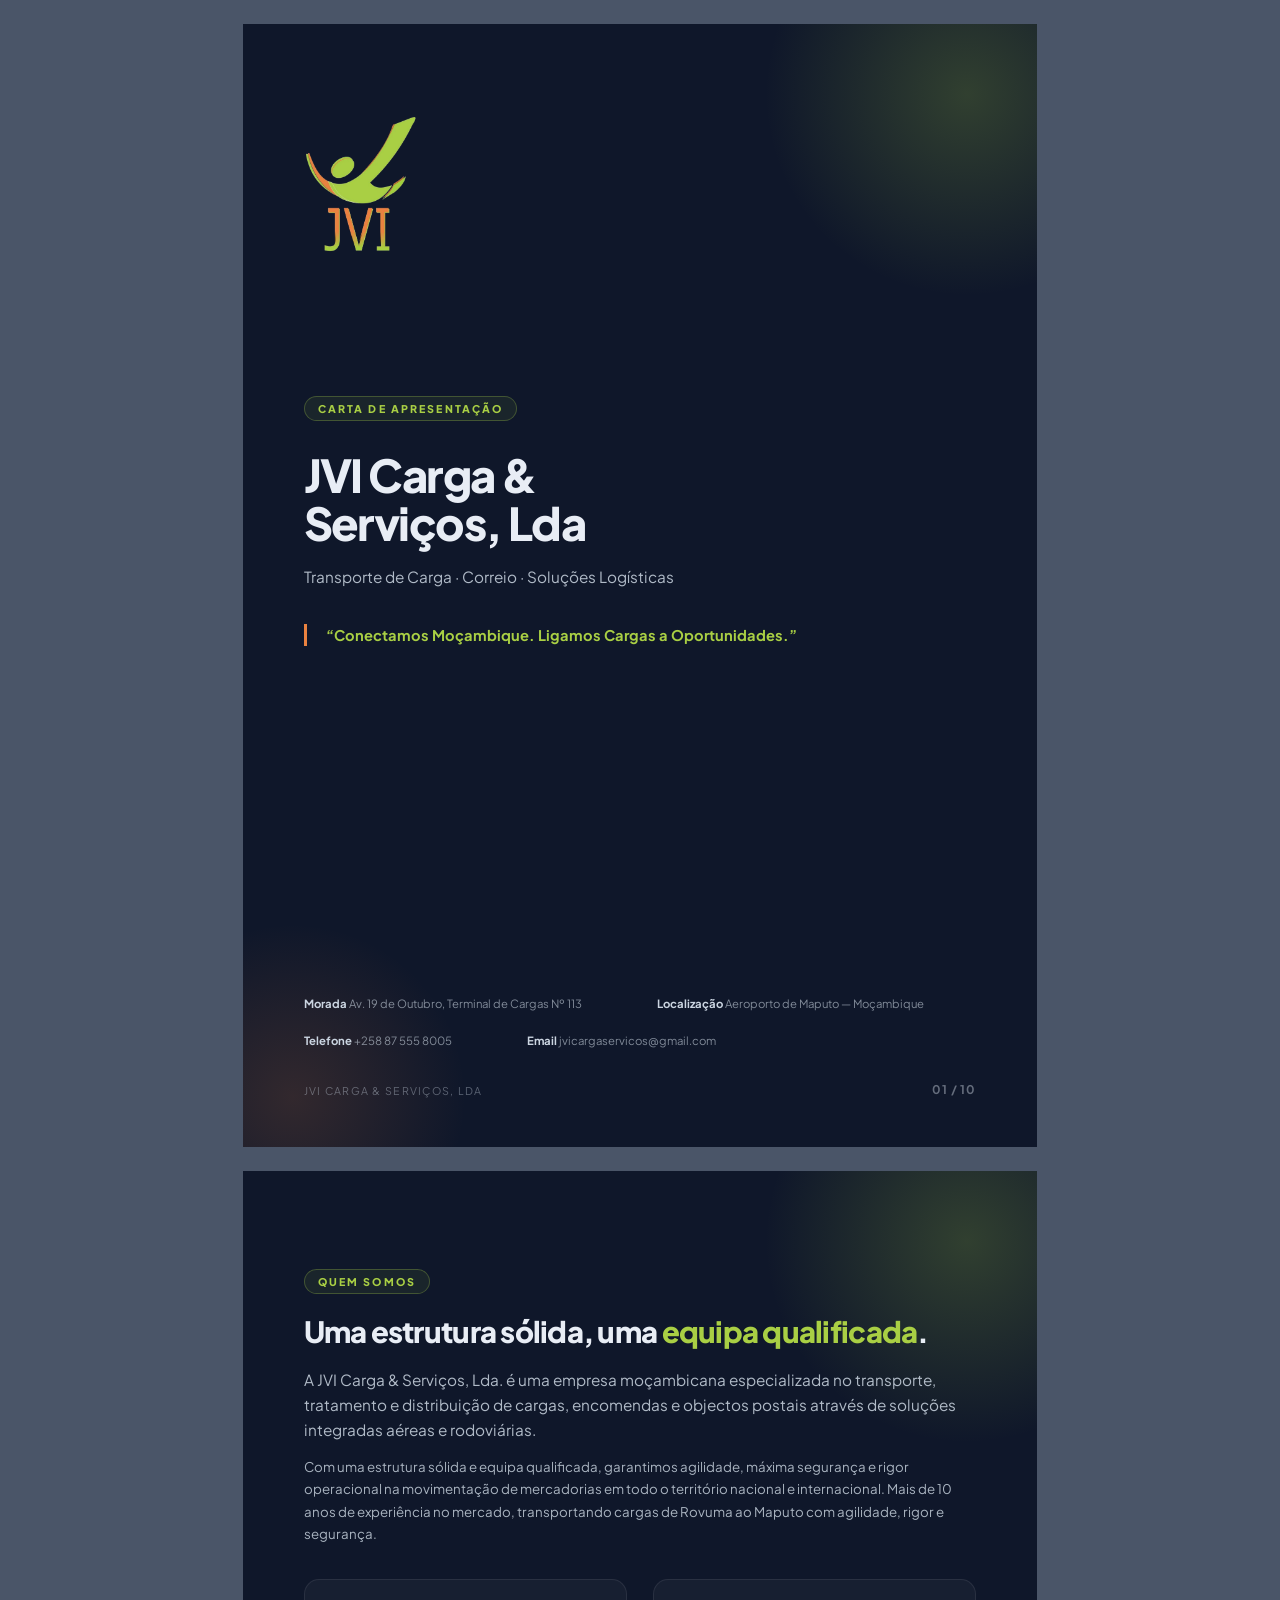
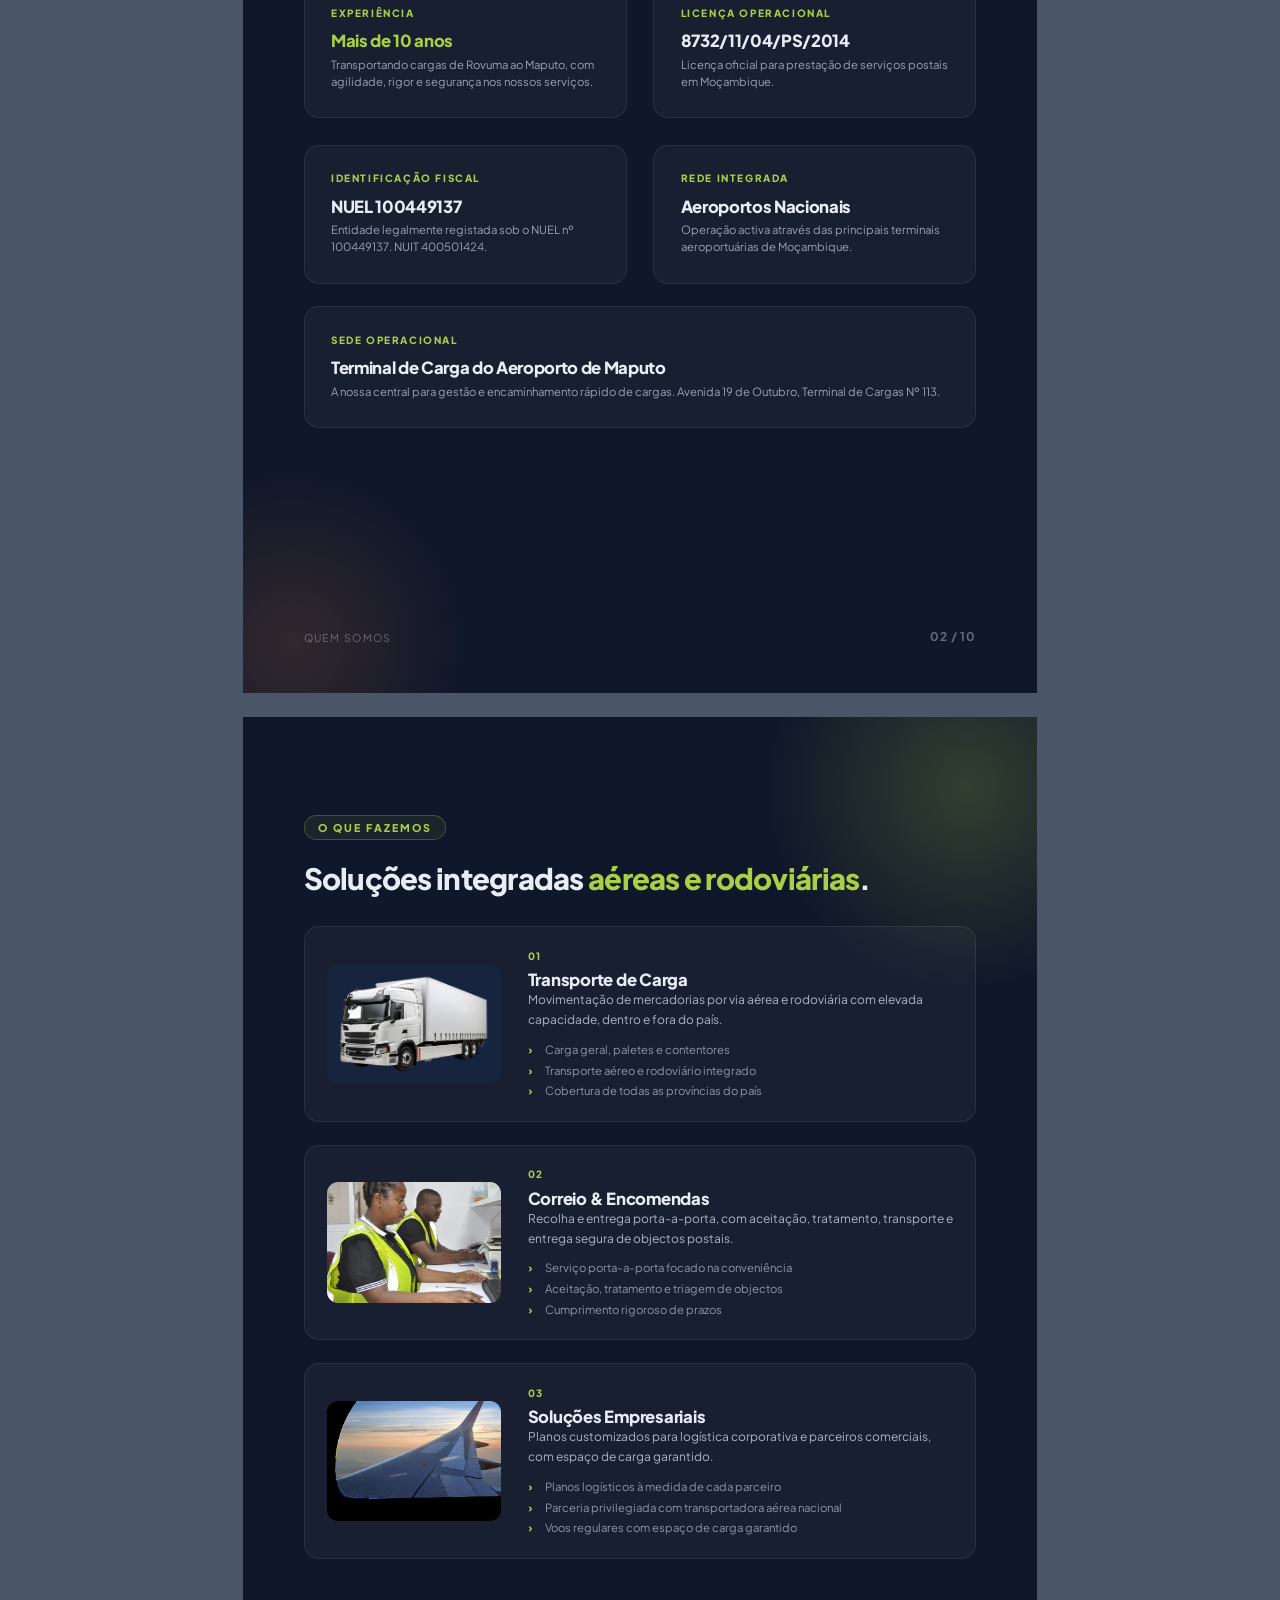
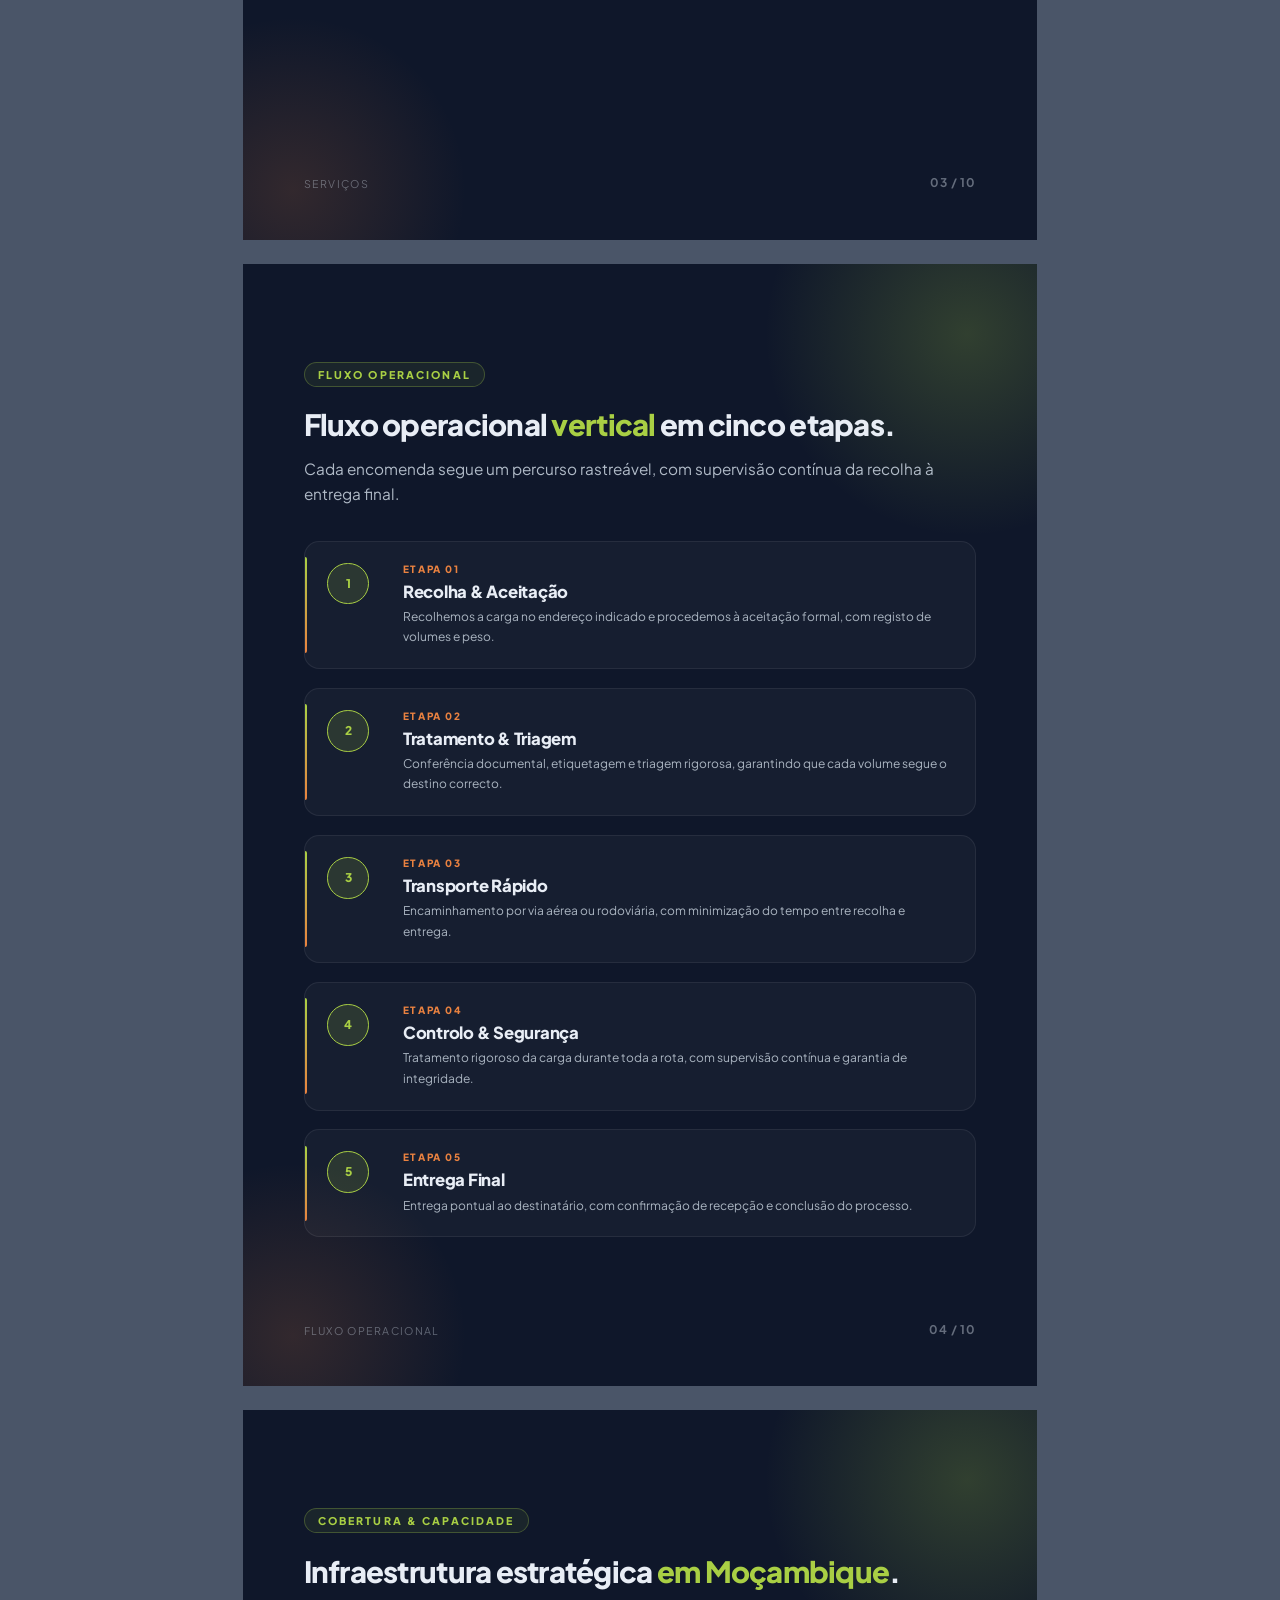
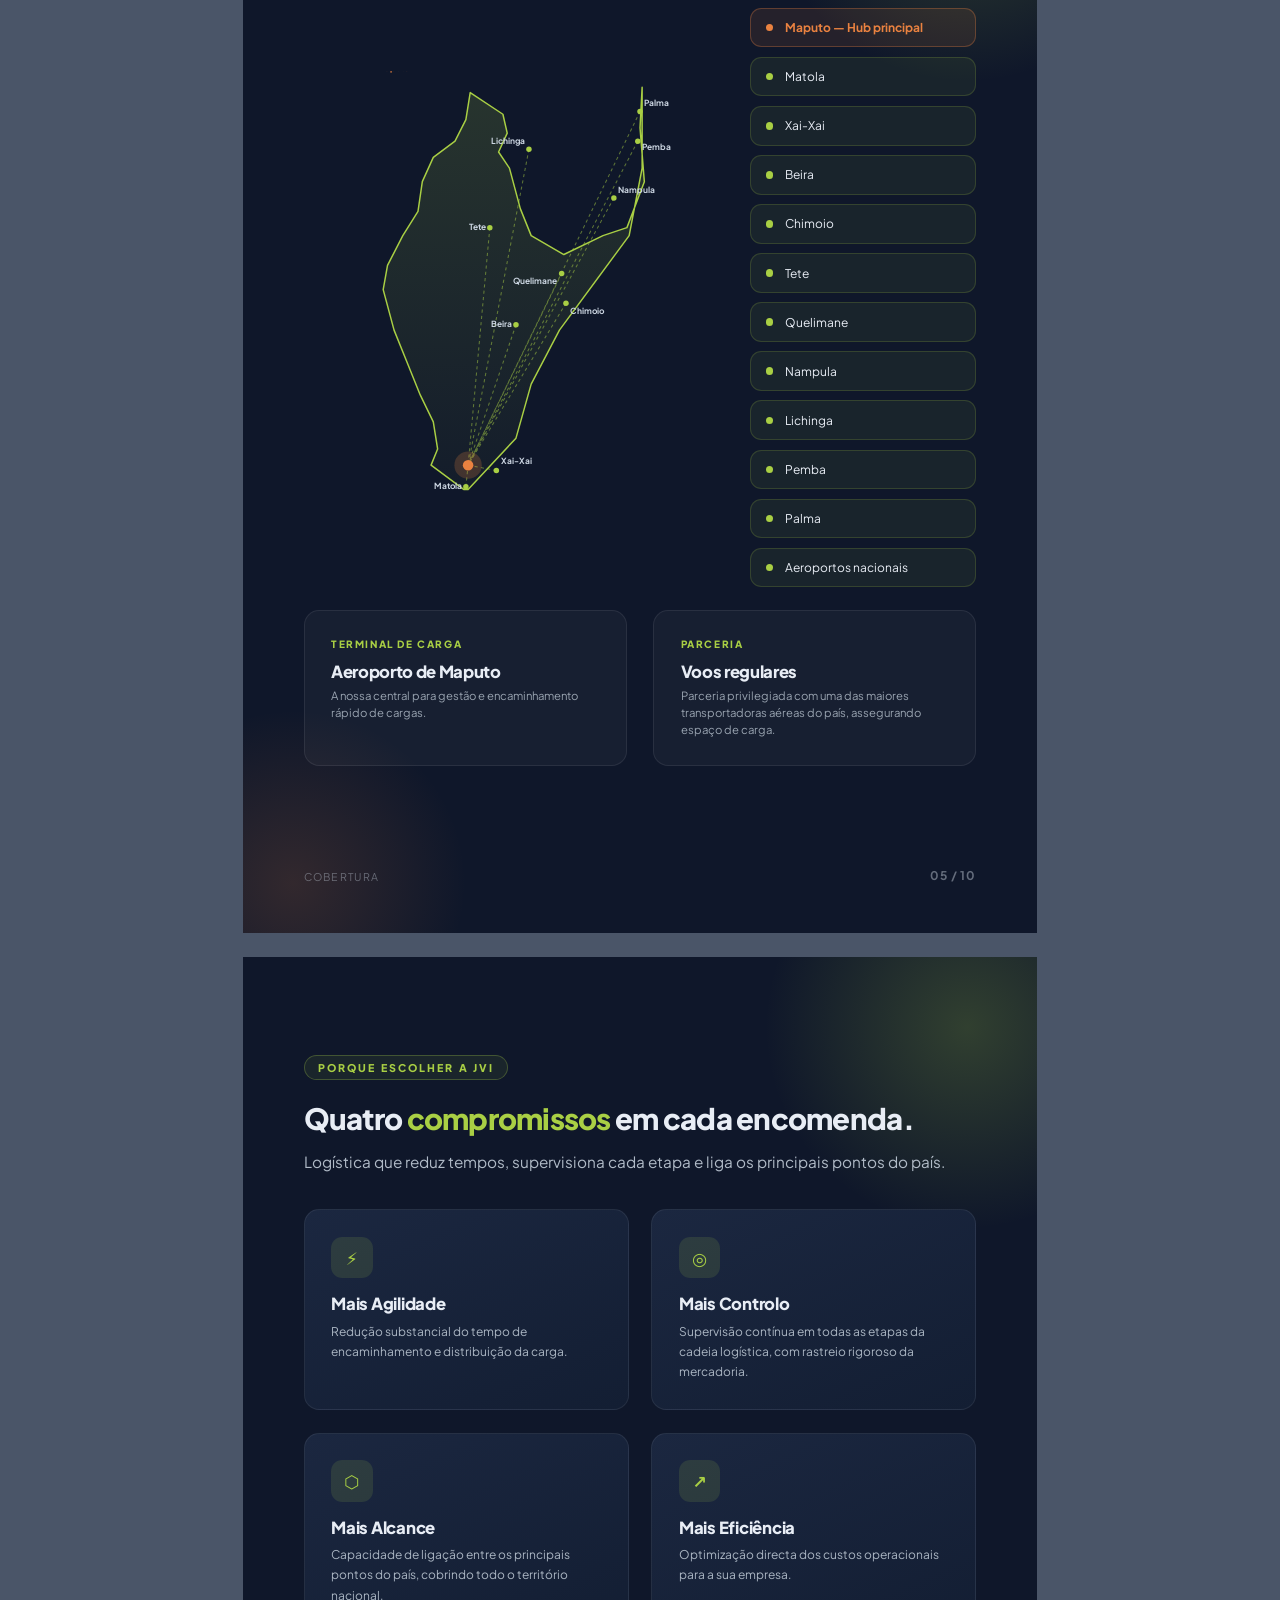
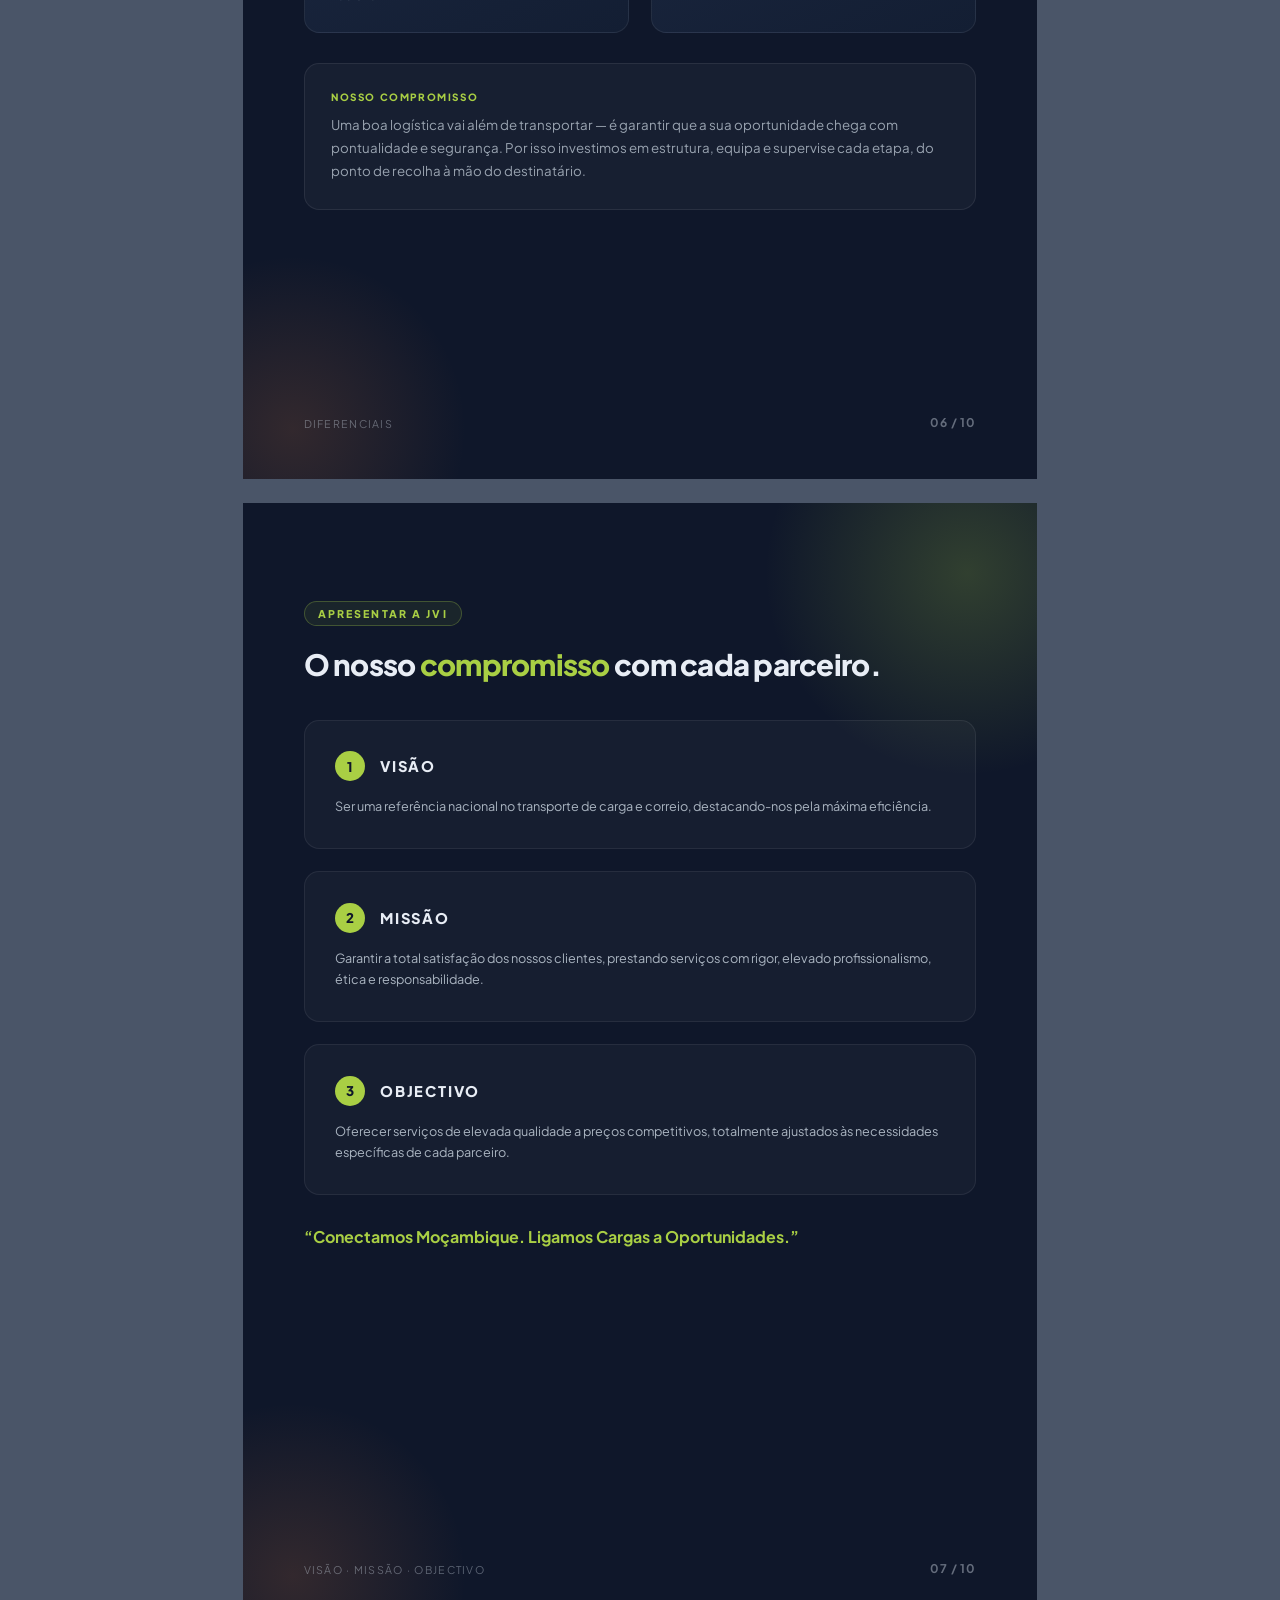
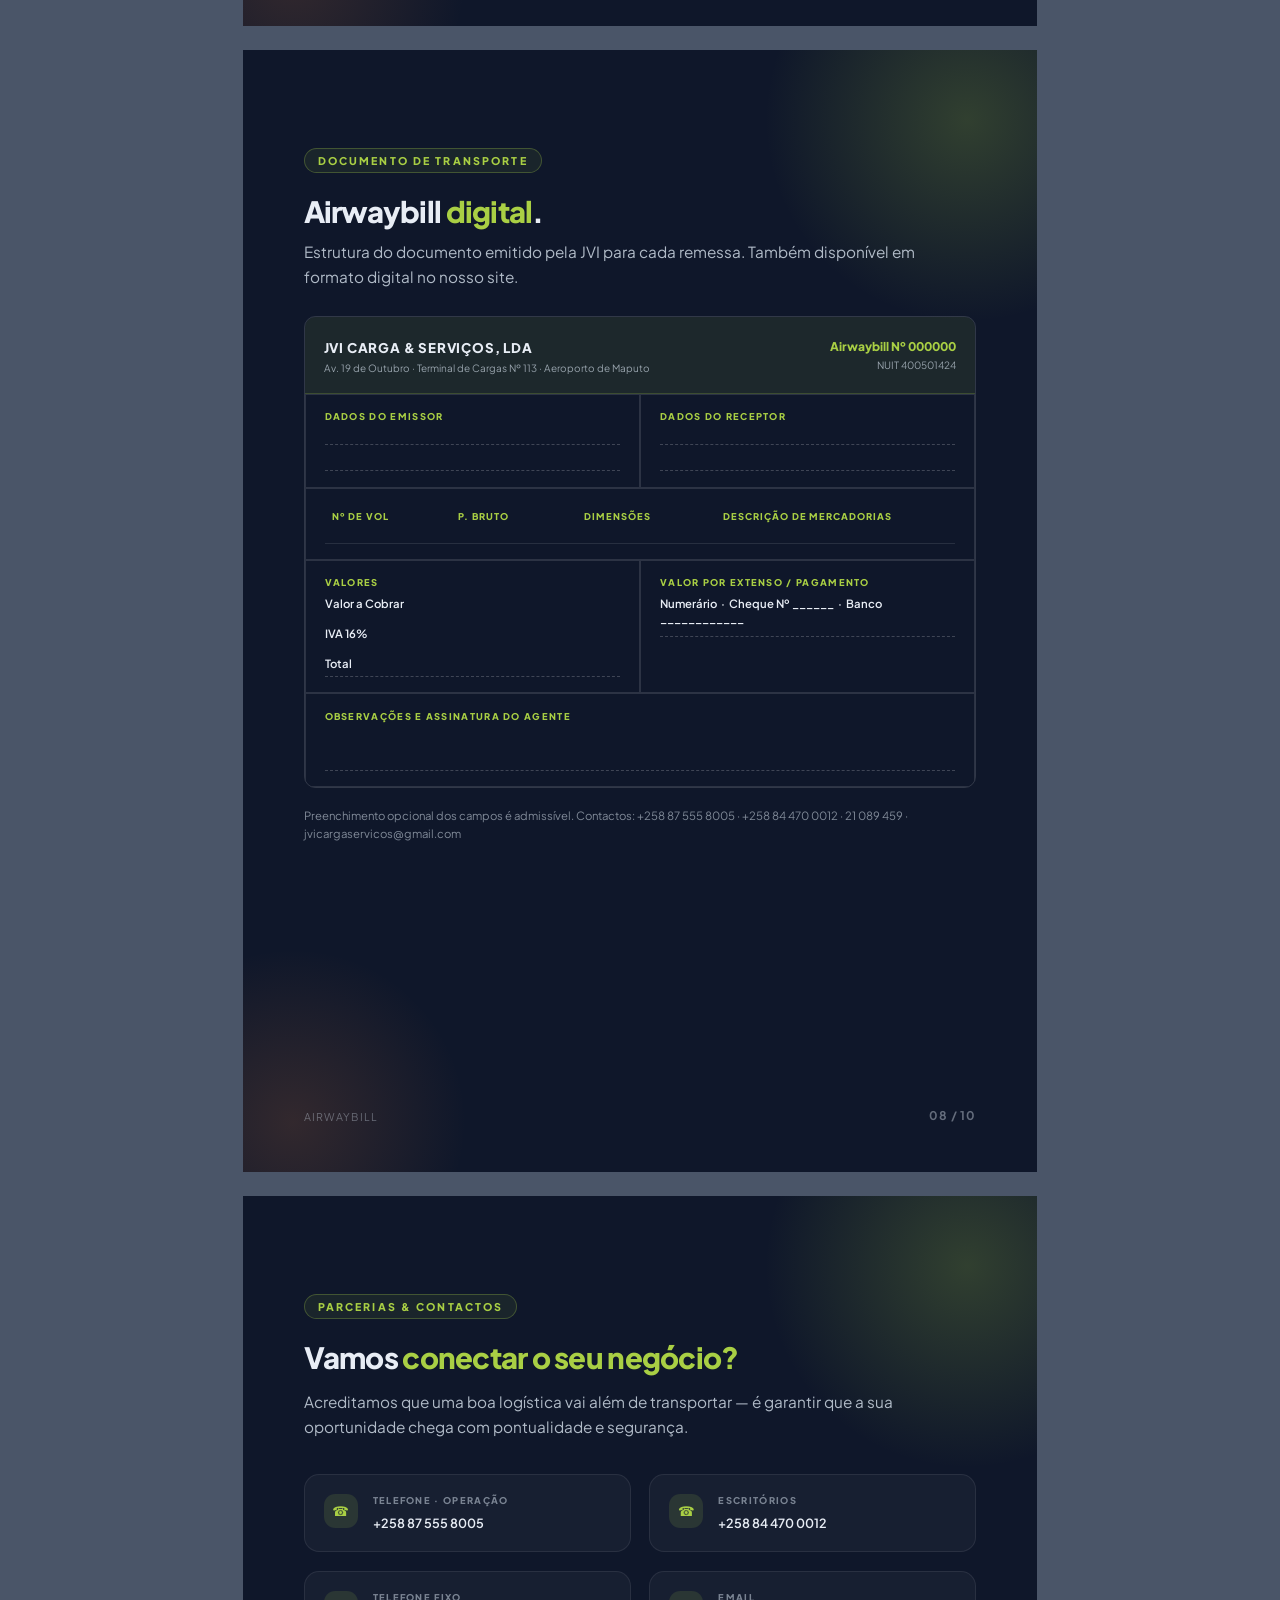
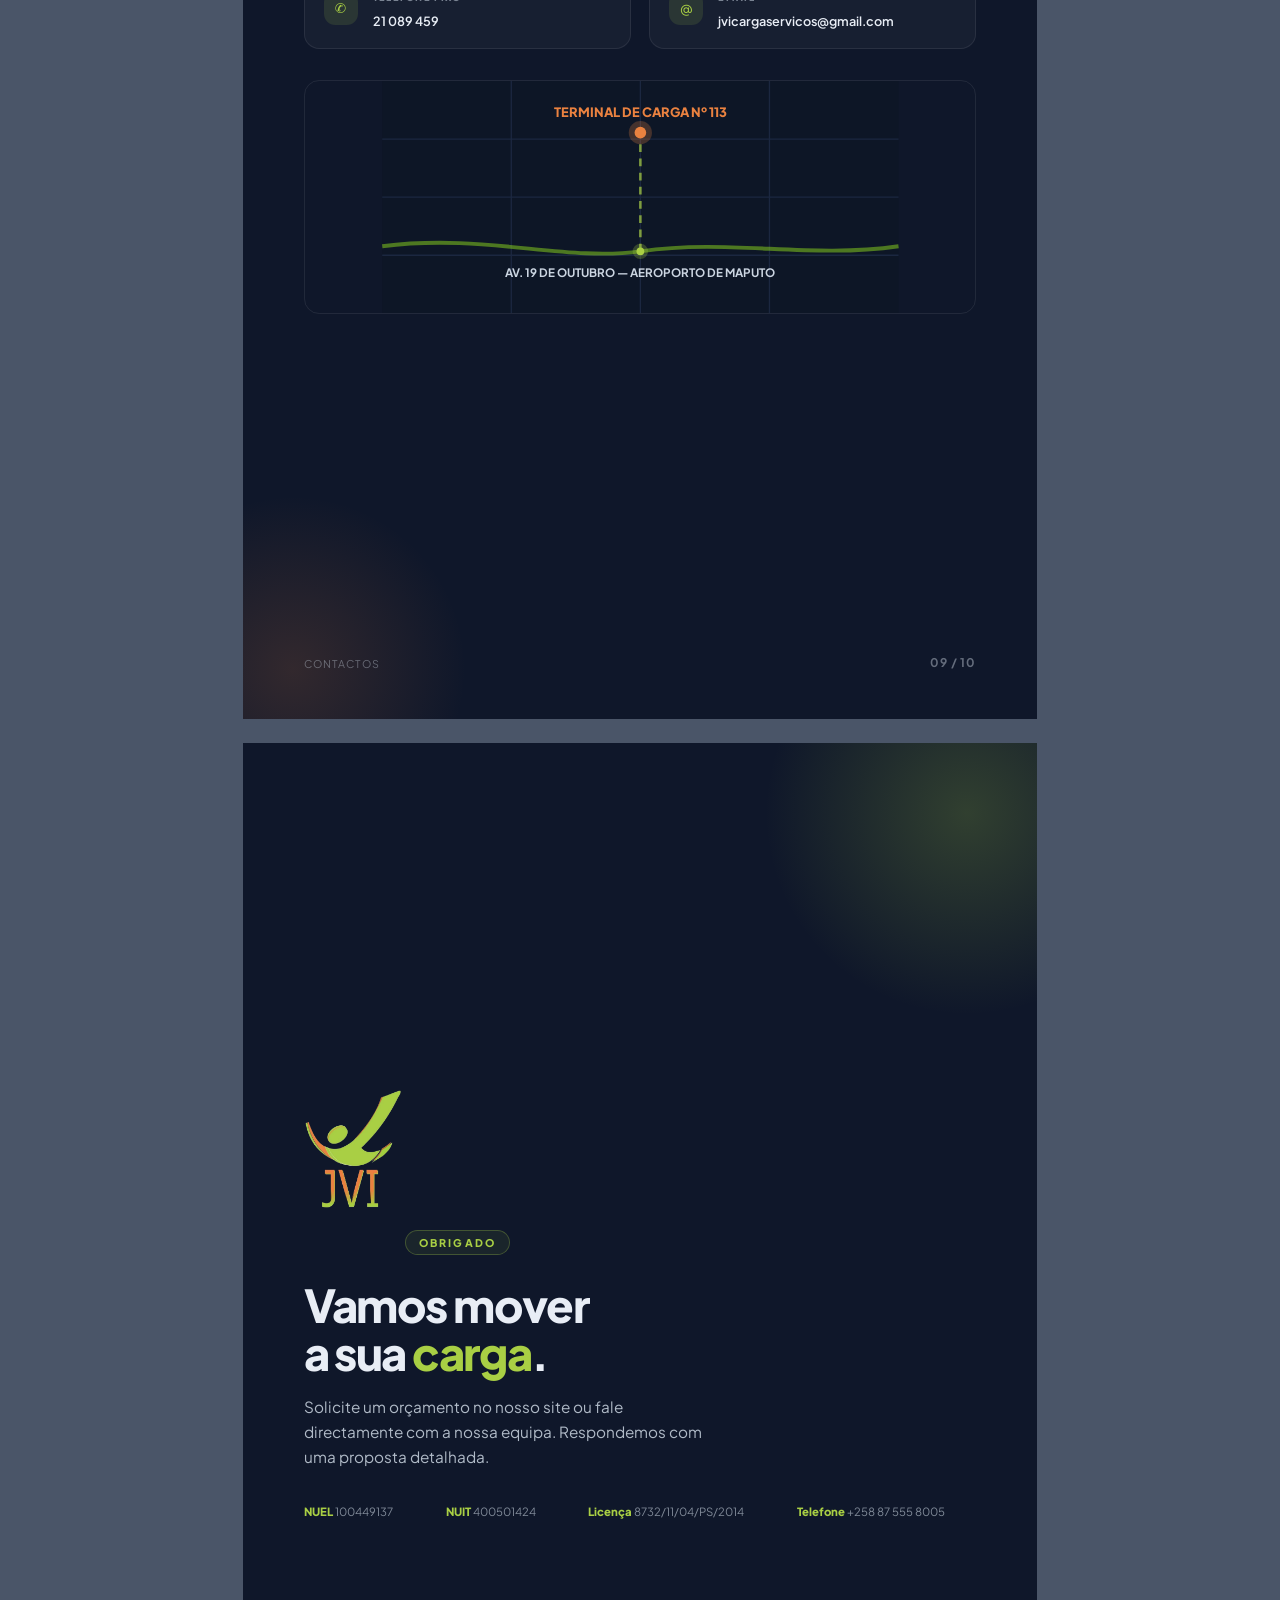
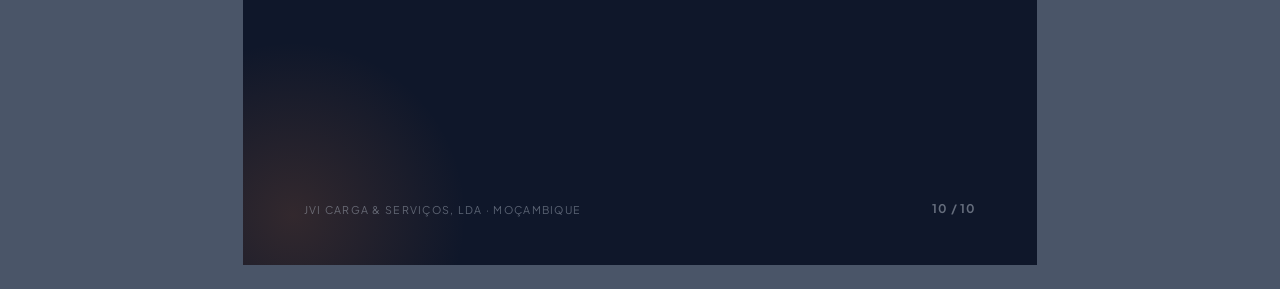
==== commit efd8a4c3: "Revisao completa: texto, acessibilidade, seguranca e privacidade Texto - 'phases' -> 'fases' (termo " ====
--- a/carta/index.html
+++ b/carta/index.html
@@ -3,9 +3,7 @@
 <head>
 <meta charset="UTF-8">
 <title>JVI Carga &amp; Serviços — Carta de Apresentação</title>
-<link rel="preconnect" href="https://fonts.googleapis.com">
-<link rel="preconnect" href="https://fonts.gstatic.com" crossorigin>
-<link href="https://fonts.googleapis.com/css2?family=Plus+Jakarta+Sans:wght@400;500;600;700;800&display=swap" rel="stylesheet">
+<link rel="stylesheet" href="../css/fontes.css">
 <link rel="stylesheet" href="style.css">
 </head>
 <body>
@@ -21,7 +19,7 @@
     <div class="p1__citacao">“Conectamos Moçambique. Ligamos Cargas a Oportunidades.”</div>
   </div>
   <div class="p1__rodape">
-    <span><b>Avenida</b> Av. 19 de Outubro, Terminal de Cargas Nº 113</span>
+    <span><b>Morada</b> Av. 19 de Outubro, Terminal de Cargas Nº 113</span>
     <span><b>Localização</b> Aeroporto de Maputo — Moçambique</span>
     <span><b>Telefone</b> +258 87 555 8005</span>
     <span><b>Email</b> jvicargaservicos@gmail.com</span>
--- a/css/fontes.css
+++ b/css/fontes.css
@@ -0,0 +1,163 @@
+/* Fonte auto-hospedada: nenhuma ligacao a servidores do Google, ou seja,
+   nenhum dado do visitante sai do site. Plus Jakarta Sans (SIL OFL 1.1). */
+
+@font-face {
+  font-family: 'Plus Jakarta Sans';
+  font-style: normal;
+  font-weight: 400;
+  font-display: swap;
+  src: url(../assets/fonts/plus-jakarta-cyrillic.woff2) format('woff2');
+  unicode-range: U+0460-052F, U+1C80-1C8A, U+20B4, U+2DE0-2DFF, U+A640-A69F, U+FE2E-FE2F;
+}
+@font-face {
+  font-family: 'Plus Jakarta Sans';
+  font-style: normal;
+  font-weight: 400;
+  font-display: swap;
+  src: url(../assets/fonts/plus-jakarta-latin-ext.woff2) format('woff2');
+  unicode-range: U+0102-0103, U+0110-0111, U+0128-0129, U+0168-0169, U+01A0-01A1, U+01AF-01B0, U+0300-0301, U+0303-0304, U+0308-0309, U+0323, U+0329, U+1EA0-1EF9, U+20AB;
+}
+@font-face {
+  font-family: 'Plus Jakarta Sans';
+  font-style: normal;
+  font-weight: 400;
+  font-display: swap;
+  src: url(../assets/fonts/plus-jakarta-vietnamese.woff2) format('woff2');
+  unicode-range: U+0100-02BA, U+02BD-02C5, U+02C7-02CC, U+02CE-02D7, U+02DD-02FF, U+0304, U+0308, U+0329, U+1D00-1DBF, U+1E00-1E9F, U+1EF2-1EFF, U+2020, U+20A0-20AB, U+20AD-20C0, U+2113, U+2C60-2C7F, U+A720-A7FF;
+}
+@font-face {
+  font-family: 'Plus Jakarta Sans';
+  font-style: normal;
+  font-weight: 400;
+  font-display: swap;
+  src: url(../assets/fonts/plus-jakarta-latin.woff2) format('woff2');
+  unicode-range: U+0000-00FF, U+0131, U+0152-0153, U+02BB-02BC, U+02C6, U+02DA, U+02DC, U+0304, U+0308, U+0329, U+2000-206F, U+20AC, U+2122, U+2191, U+2193, U+2212, U+2215, U+FEFF, U+FFFD;
+}
+@font-face {
+  font-family: 'Plus Jakarta Sans';
+  font-style: normal;
+  font-weight: 500;
+  font-display: swap;
+  src: url(../assets/fonts/plus-jakarta-cyrillic.woff2) format('woff2');
+  unicode-range: U+0460-052F, U+1C80-1C8A, U+20B4, U+2DE0-2DFF, U+A640-A69F, U+FE2E-FE2F;
+}
+@font-face {
+  font-family: 'Plus Jakarta Sans';
+  font-style: normal;
+  font-weight: 500;
+  font-display: swap;
+  src: url(../assets/fonts/plus-jakarta-latin-ext.woff2) format('woff2');
+  unicode-range: U+0102-0103, U+0110-0111, U+0128-0129, U+0168-0169, U+01A0-01A1, U+01AF-01B0, U+0300-0301, U+0303-0304, U+0308-0309, U+0323, U+0329, U+1EA0-1EF9, U+20AB;
+}
+@font-face {
+  font-family: 'Plus Jakarta Sans';
+  font-style: normal;
+  font-weight: 500;
+  font-display: swap;
+  src: url(../assets/fonts/plus-jakarta-vietnamese.woff2) format('woff2');
+  unicode-range: U+0100-02BA, U+02BD-02C5, U+02C7-02CC, U+02CE-02D7, U+02DD-02FF, U+0304, U+0308, U+0329, U+1D00-1DBF, U+1E00-1E9F, U+1EF2-1EFF, U+2020, U+20A0-20AB, U+20AD-20C0, U+2113, U+2C60-2C7F, U+A720-A7FF;
+}
+@font-face {
+  font-family: 'Plus Jakarta Sans';
+  font-style: normal;
+  font-weight: 500;
+  font-display: swap;
+  src: url(../assets/fonts/plus-jakarta-latin.woff2) format('woff2');
+  unicode-range: U+0000-00FF, U+0131, U+0152-0153, U+02BB-02BC, U+02C6, U+02DA, U+02DC, U+0304, U+0308, U+0329, U+2000-206F, U+20AC, U+2122, U+2191, U+2193, U+2212, U+2215, U+FEFF, U+FFFD;
+}
+@font-face {
+  font-family: 'Plus Jakarta Sans';
+  font-style: normal;
+  font-weight: 600;
+  font-display: swap;
+  src: url(../assets/fonts/plus-jakarta-cyrillic.woff2) format('woff2');
+  unicode-range: U+0460-052F, U+1C80-1C8A, U+20B4, U+2DE0-2DFF, U+A640-A69F, U+FE2E-FE2F;
+}
+@font-face {
+  font-family: 'Plus Jakarta Sans';
+  font-style: normal;
+  font-weight: 600;
+  font-display: swap;
+  src: url(../assets/fonts/plus-jakarta-latin-ext.woff2) format('woff2');
+  unicode-range: U+0102-0103, U+0110-0111, U+0128-0129, U+0168-0169, U+01A0-01A1, U+01AF-01B0, U+0300-0301, U+0303-0304, U+0308-0309, U+0323, U+0329, U+1EA0-1EF9, U+20AB;
+}
+@font-face {
+  font-family: 'Plus Jakarta Sans';
+  font-style: normal;
+  font-weight: 600;
+  font-display: swap;
+  src: url(../assets/fonts/plus-jakarta-vietnamese.woff2) format('woff2');
+  unicode-range: U+0100-02BA, U+02BD-02C5, U+02C7-02CC, U+02CE-02D7, U+02DD-02FF, U+0304, U+0308, U+0329, U+1D00-1DBF, U+1E00-1E9F, U+1EF2-1EFF, U+2020, U+20A0-20AB, U+20AD-20C0, U+2113, U+2C60-2C7F, U+A720-A7FF;
+}
+@font-face {
+  font-family: 'Plus Jakarta Sans';
+  font-style: normal;
+  font-weight: 600;
+  font-display: swap;
+  src: url(../assets/fonts/plus-jakarta-latin.woff2) format('woff2');
+  unicode-range: U+0000-00FF, U+0131, U+0152-0153, U+02BB-02BC, U+02C6, U+02DA, U+02DC, U+0304, U+0308, U+0329, U+2000-206F, U+20AC, U+2122, U+2191, U+2193, U+2212, U+2215, U+FEFF, U+FFFD;
+}
+@font-face {
+  font-family: 'Plus Jakarta Sans';
+  font-style: normal;
+  font-weight: 700;
+  font-display: swap;
+  src: url(../assets/fonts/plus-jakarta-cyrillic.woff2) format('woff2');
+  unicode-range: U+0460-052F, U+1C80-1C8A, U+20B4, U+2DE0-2DFF, U+A640-A69F, U+FE2E-FE2F;
+}
+@font-face {
+  font-family: 'Plus Jakarta Sans';
+  font-style: normal;
+  font-weight: 700;
+  font-display: swap;
+  src: url(../assets/fonts/plus-jakarta-latin-ext.woff2) format('woff2');
+  unicode-range: U+0102-0103, U+0110-0111, U+0128-0129, U+0168-0169, U+01A0-01A1, U+01AF-01B0, U+0300-0301, U+0303-0304, U+0308-0309, U+0323, U+0329, U+1EA0-1EF9, U+20AB;
+}
+@font-face {
+  font-family: 'Plus Jakarta Sans';
+  font-style: normal;
+  font-weight: 700;
+  font-display: swap;
+  src: url(../assets/fonts/plus-jakarta-vietnamese.woff2) format('woff2');
+  unicode-range: U+0100-02BA, U+02BD-02C5, U+02C7-02CC, U+02CE-02D7, U+02DD-02FF, U+0304, U+0308, U+0329, U+1D00-1DBF, U+1E00-1E9F, U+1EF2-1EFF, U+2020, U+20A0-20AB, U+20AD-20C0, U+2113, U+2C60-2C7F, U+A720-A7FF;
+}
+@font-face {
+  font-family: 'Plus Jakarta Sans';
+  font-style: normal;
+  font-weight: 700;
+  font-display: swap;
+  src: url(../assets/fonts/plus-jakarta-latin.woff2) format('woff2');
+  unicode-range: U+0000-00FF, U+0131, U+0152-0153, U+02BB-02BC, U+02C6, U+02DA, U+02DC, U+0304, U+0308, U+0329, U+2000-206F, U+20AC, U+2122, U+2191, U+2193, U+2212, U+2215, U+FEFF, U+FFFD;
+}
+@font-face {
+  font-family: 'Plus Jakarta Sans';
+  font-style: normal;
+  font-weight: 800;
+  font-display: swap;
+  src: url(../assets/fonts/plus-jakarta-cyrillic.woff2) format('woff2');
+  unicode-range: U+0460-052F, U+1C80-1C8A, U+20B4, U+2DE0-2DFF, U+A640-A69F, U+FE2E-FE2F;
+}
+@font-face {
+  font-family: 'Plus Jakarta Sans';
+  font-style: normal;
+  font-weight: 800;
+  font-display: swap;
+  src: url(../assets/fonts/plus-jakarta-latin-ext.woff2) format('woff2');
+  unicode-range: U+0102-0103, U+0110-0111, U+0128-0129, U+0168-0169, U+01A0-01A1, U+01AF-01B0, U+0300-0301, U+0303-0304, U+0308-0309, U+0323, U+0329, U+1EA0-1EF9, U+20AB;
+}
+@font-face {
+  font-family: 'Plus Jakarta Sans';
+  font-style: normal;
+  font-weight: 800;
+  font-display: swap;
+  src: url(../assets/fonts/plus-jakarta-vietnamese.woff2) format('woff2');
+  unicode-range: U+0100-02BA, U+02BD-02C5, U+02C7-02CC, U+02CE-02D7, U+02DD-02FF, U+0304, U+0308, U+0329, U+1D00-1DBF, U+1E00-1E9F, U+1EF2-1EFF, U+2020, U+20A0-20AB, U+20AD-20C0, U+2113, U+2C60-2C7F, U+A720-A7FF;
+}
+@font-face {
+  font-family: 'Plus Jakarta Sans';
+  font-style: normal;
+  font-weight: 800;
+  font-display: swap;
+  src: url(../assets/fonts/plus-jakarta-latin.woff2) format('woff2');
+  unicode-range: U+0000-00FF, U+0131, U+0152-0153, U+02BB-02BC, U+02C6, U+02DA, U+02DC, U+0304, U+0308, U+0329, U+2000-206F, U+20AC, U+2122, U+2191, U+2193, U+2212, U+2215, U+FEFF, U+FFFD;
+}
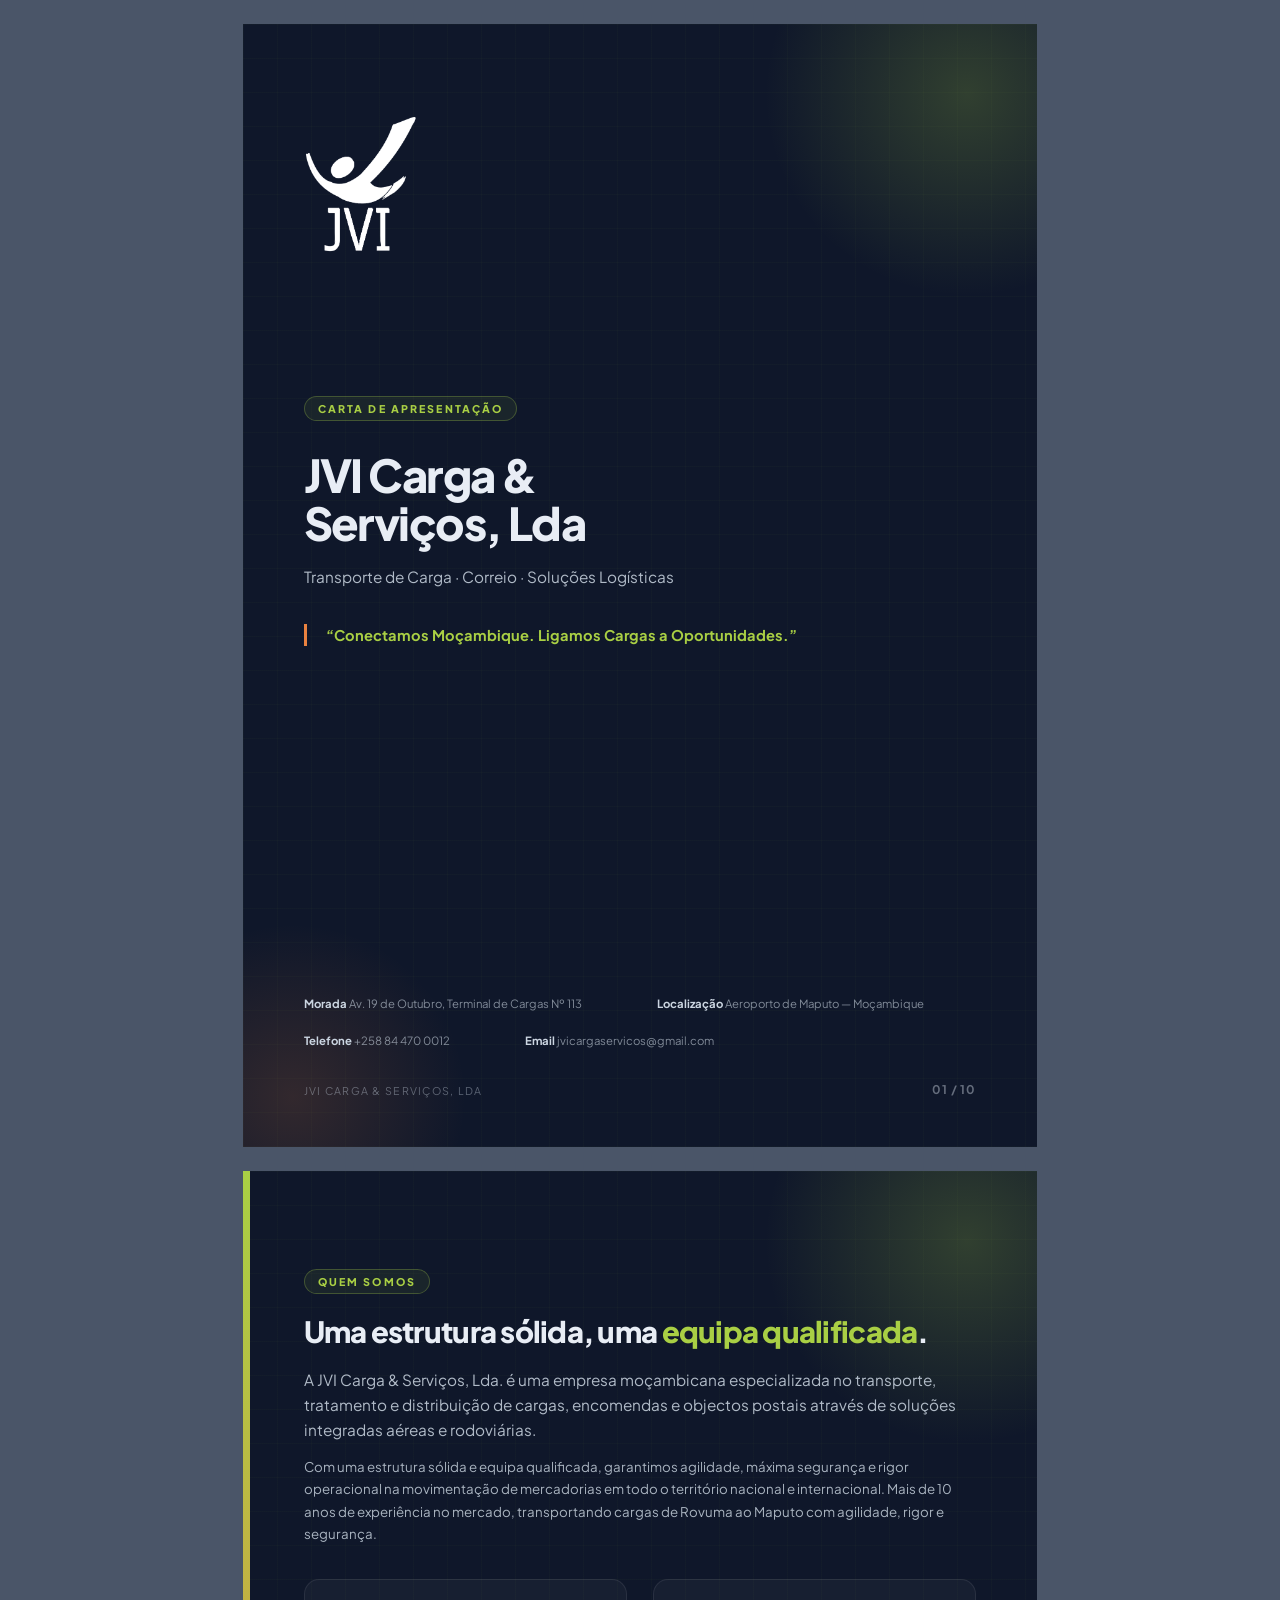
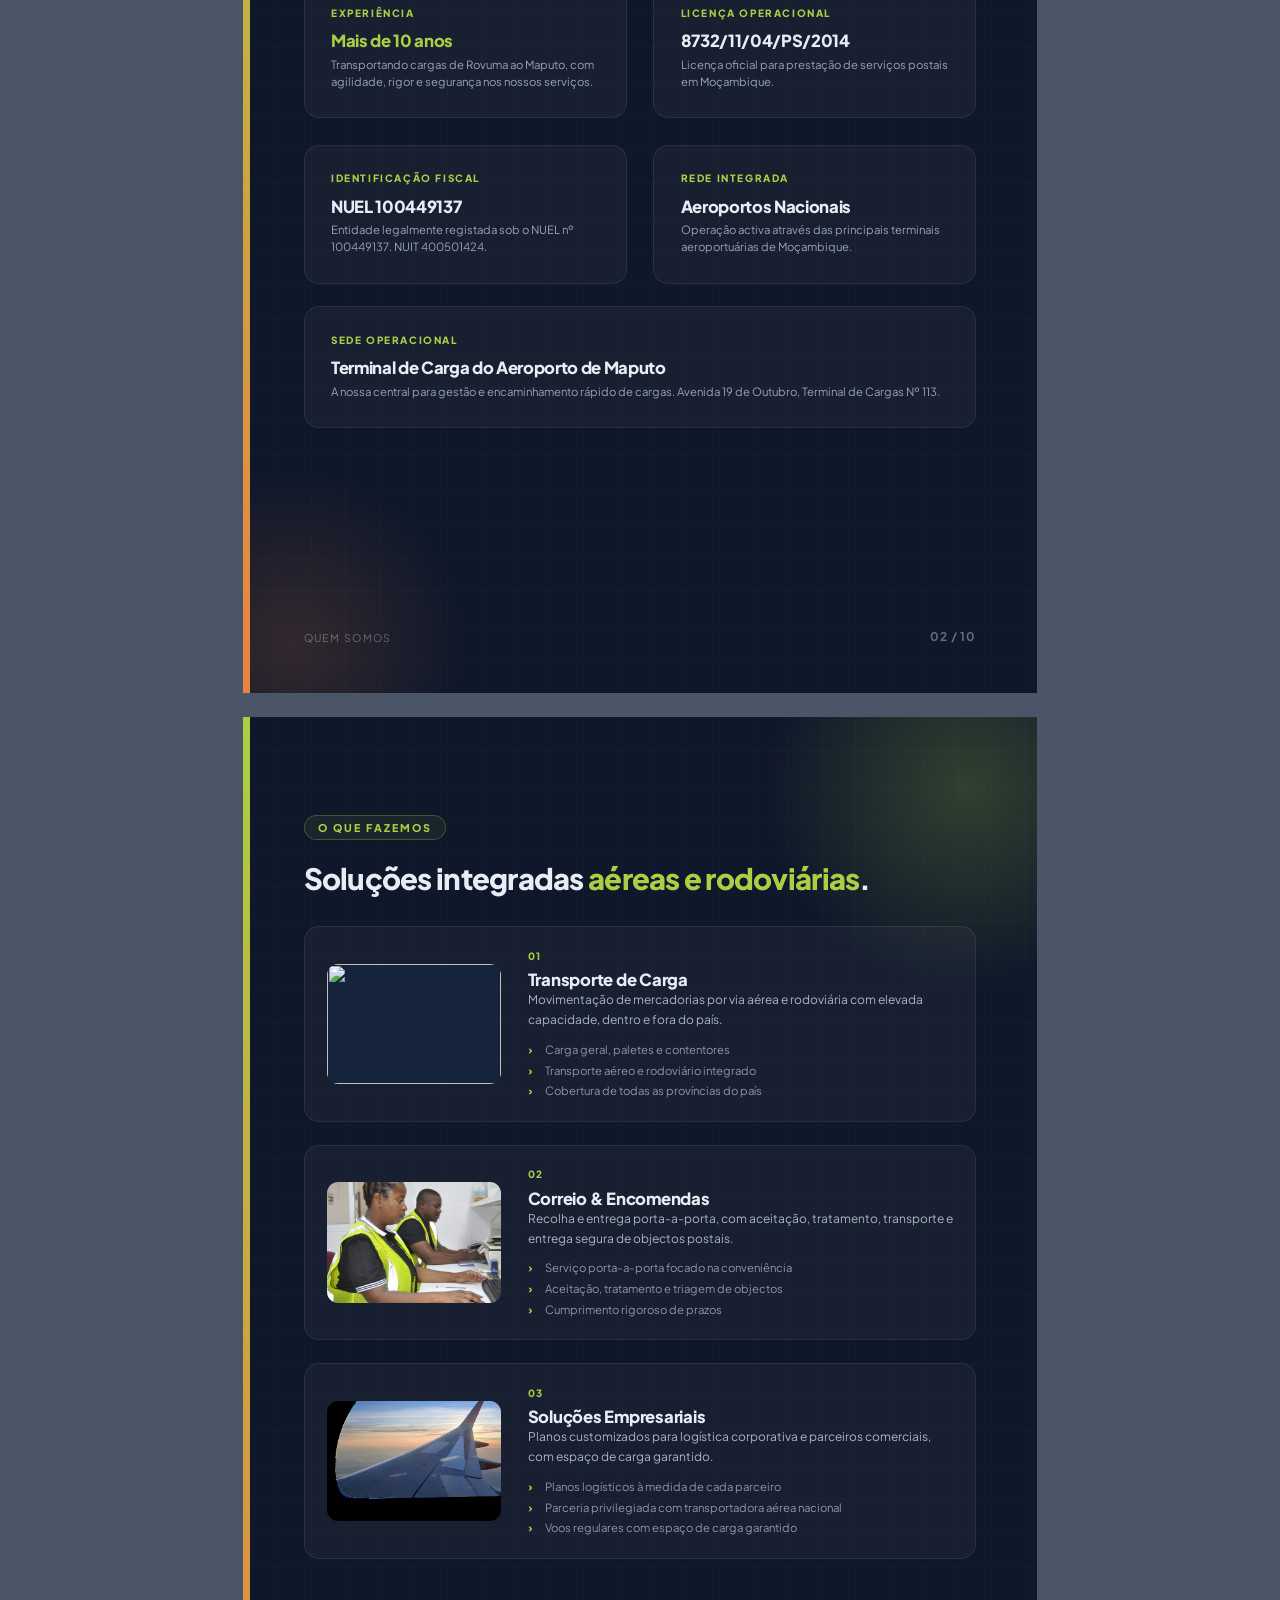
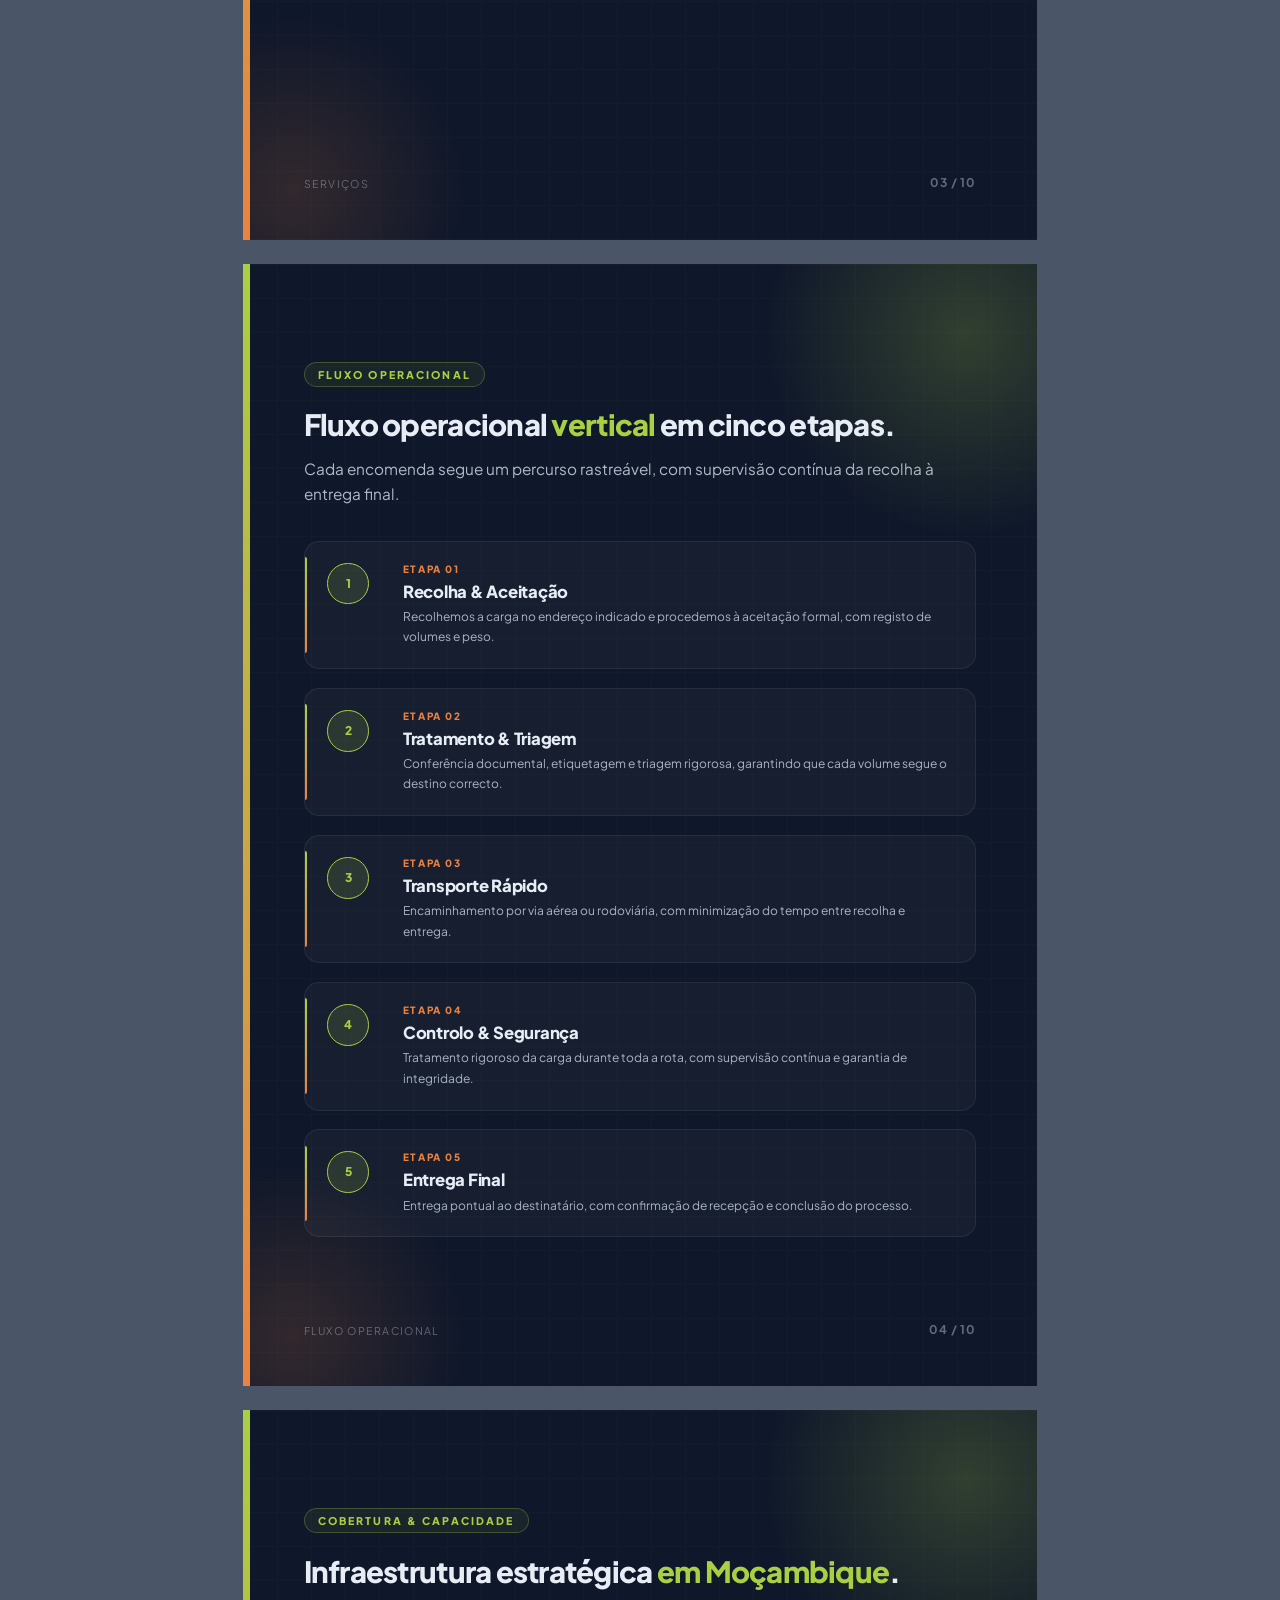
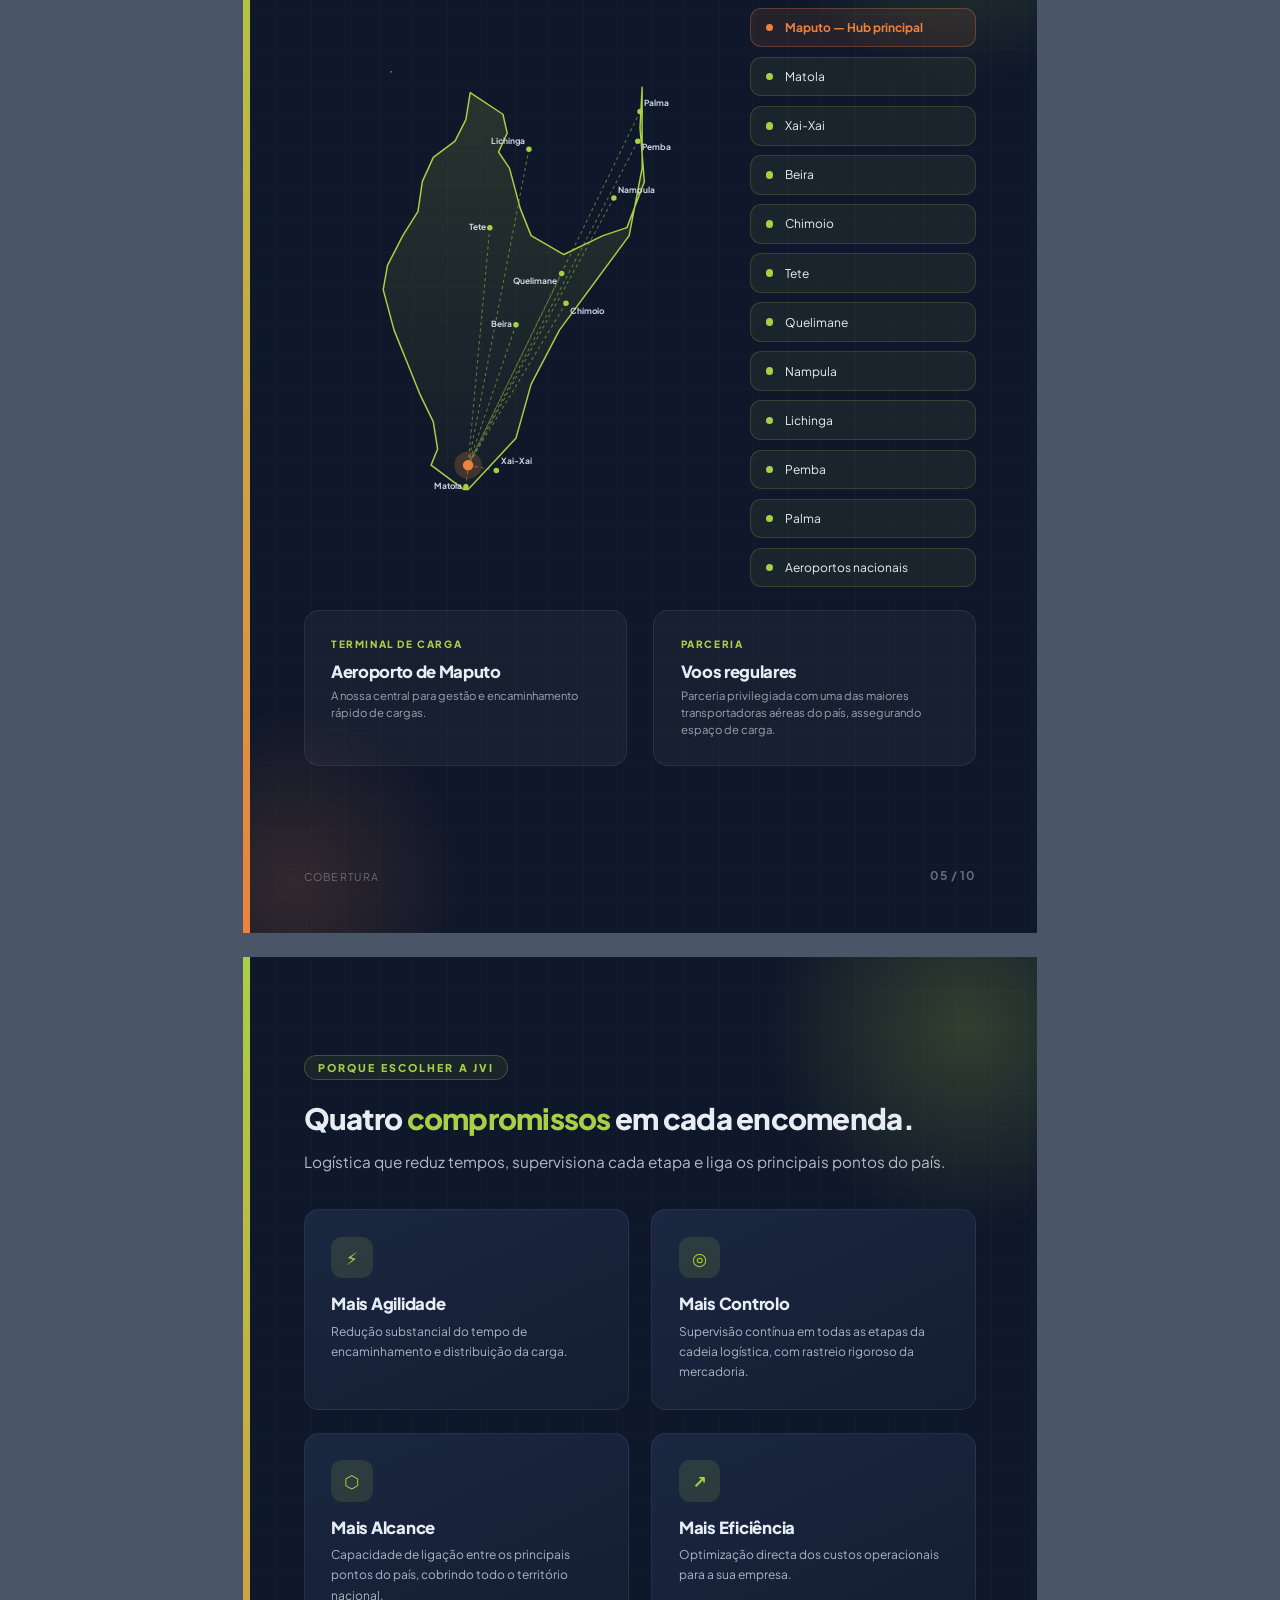
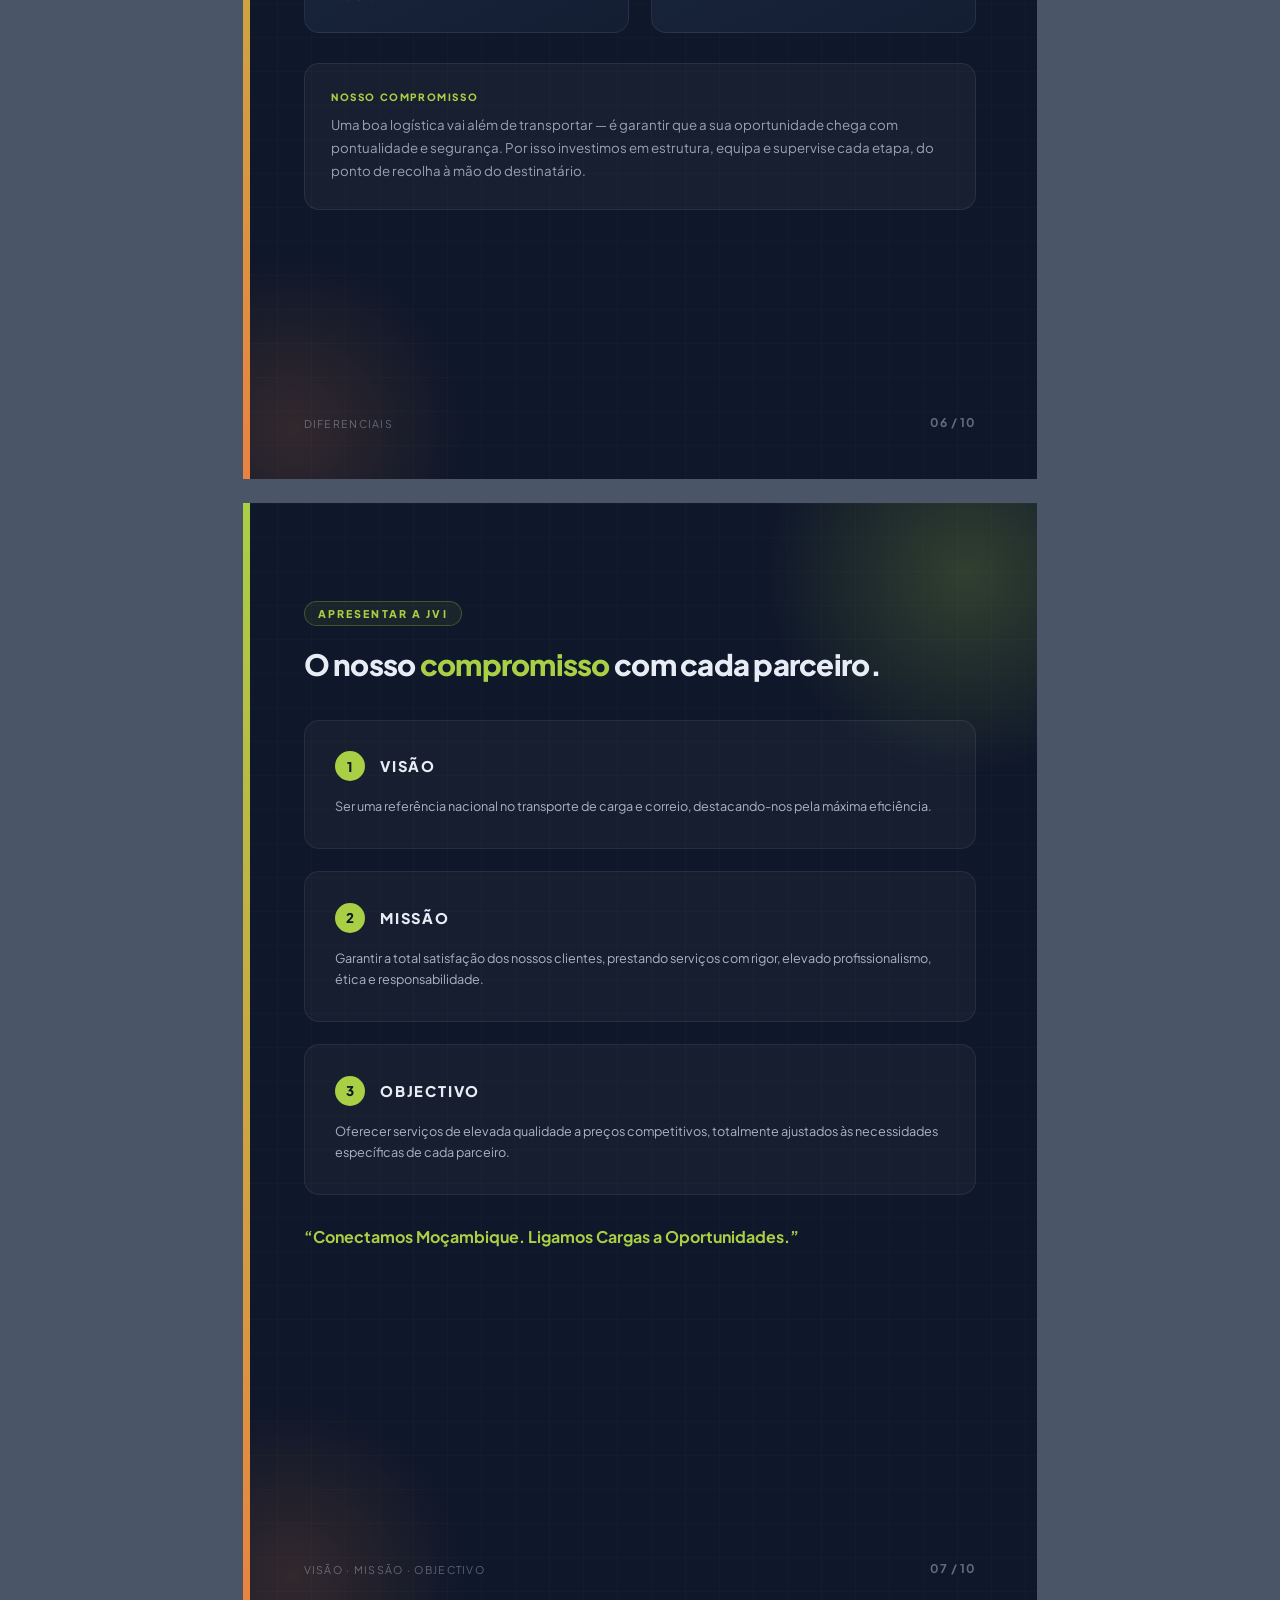
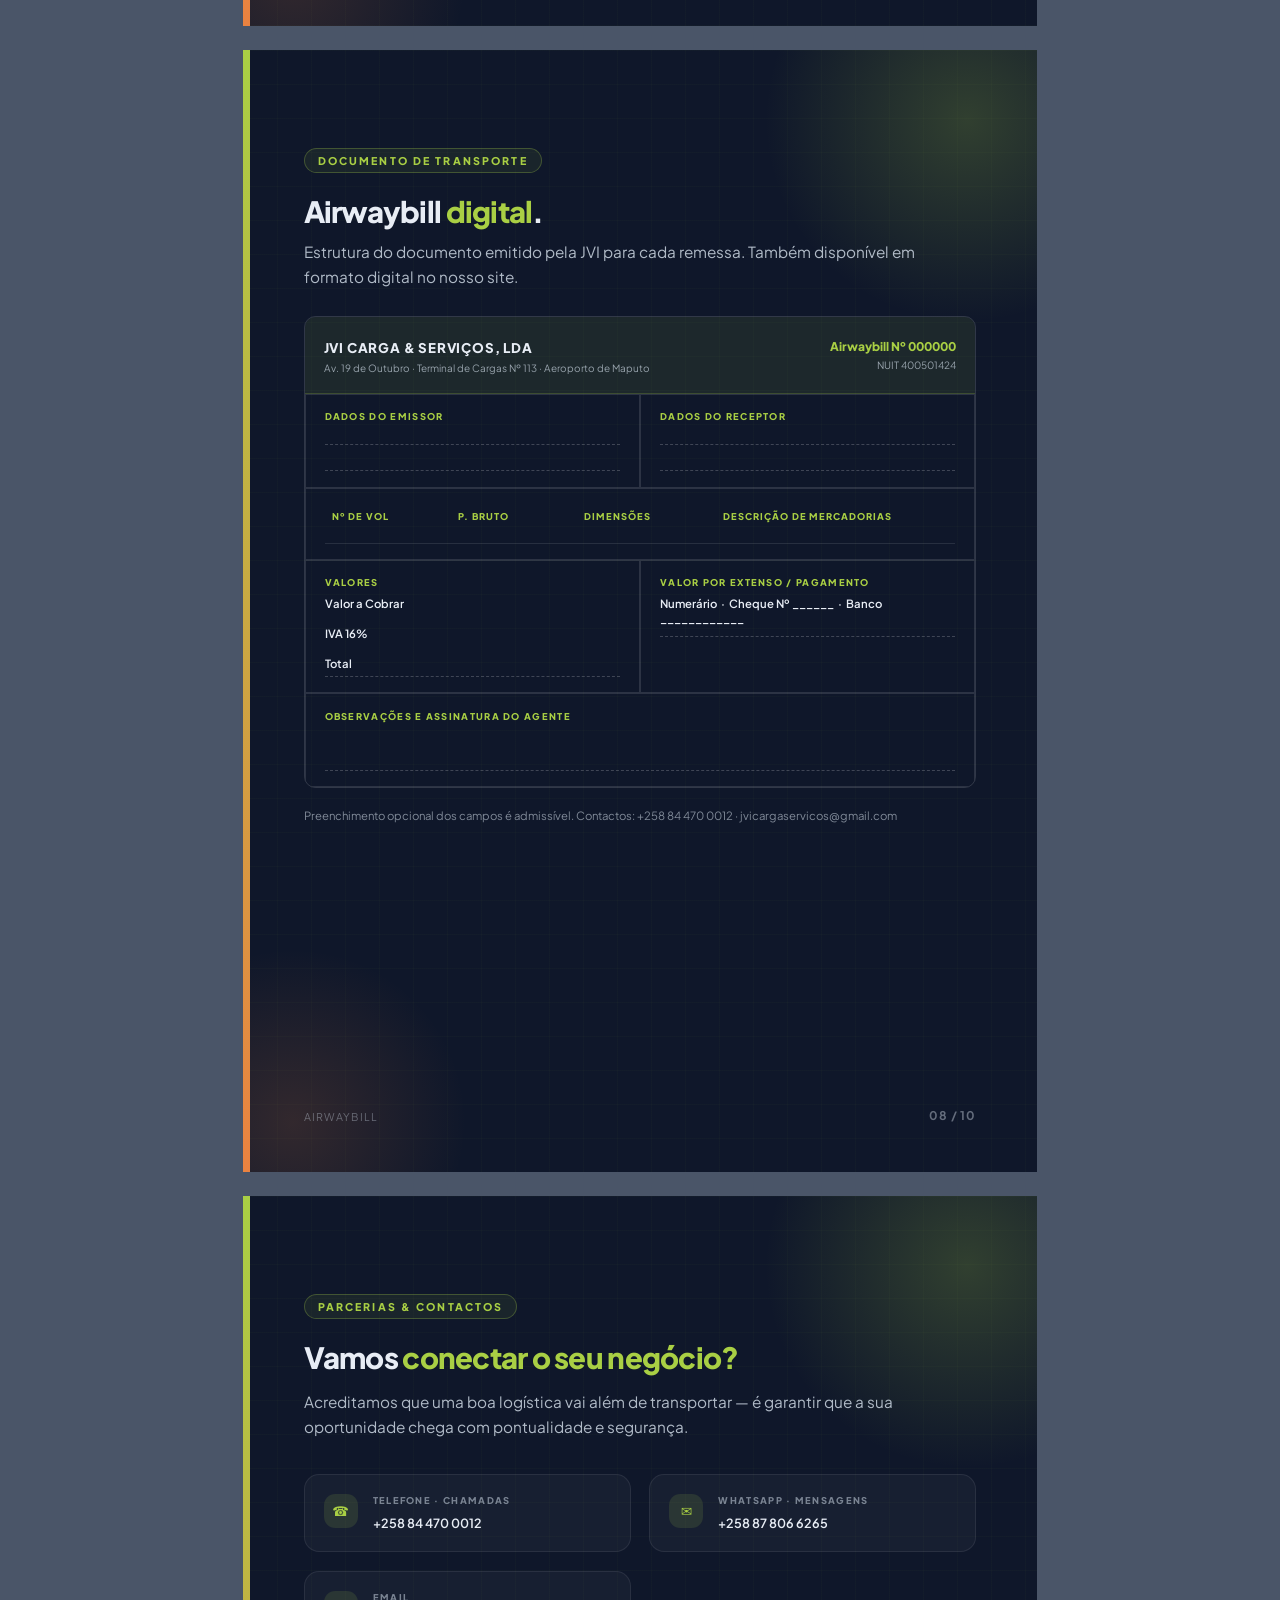
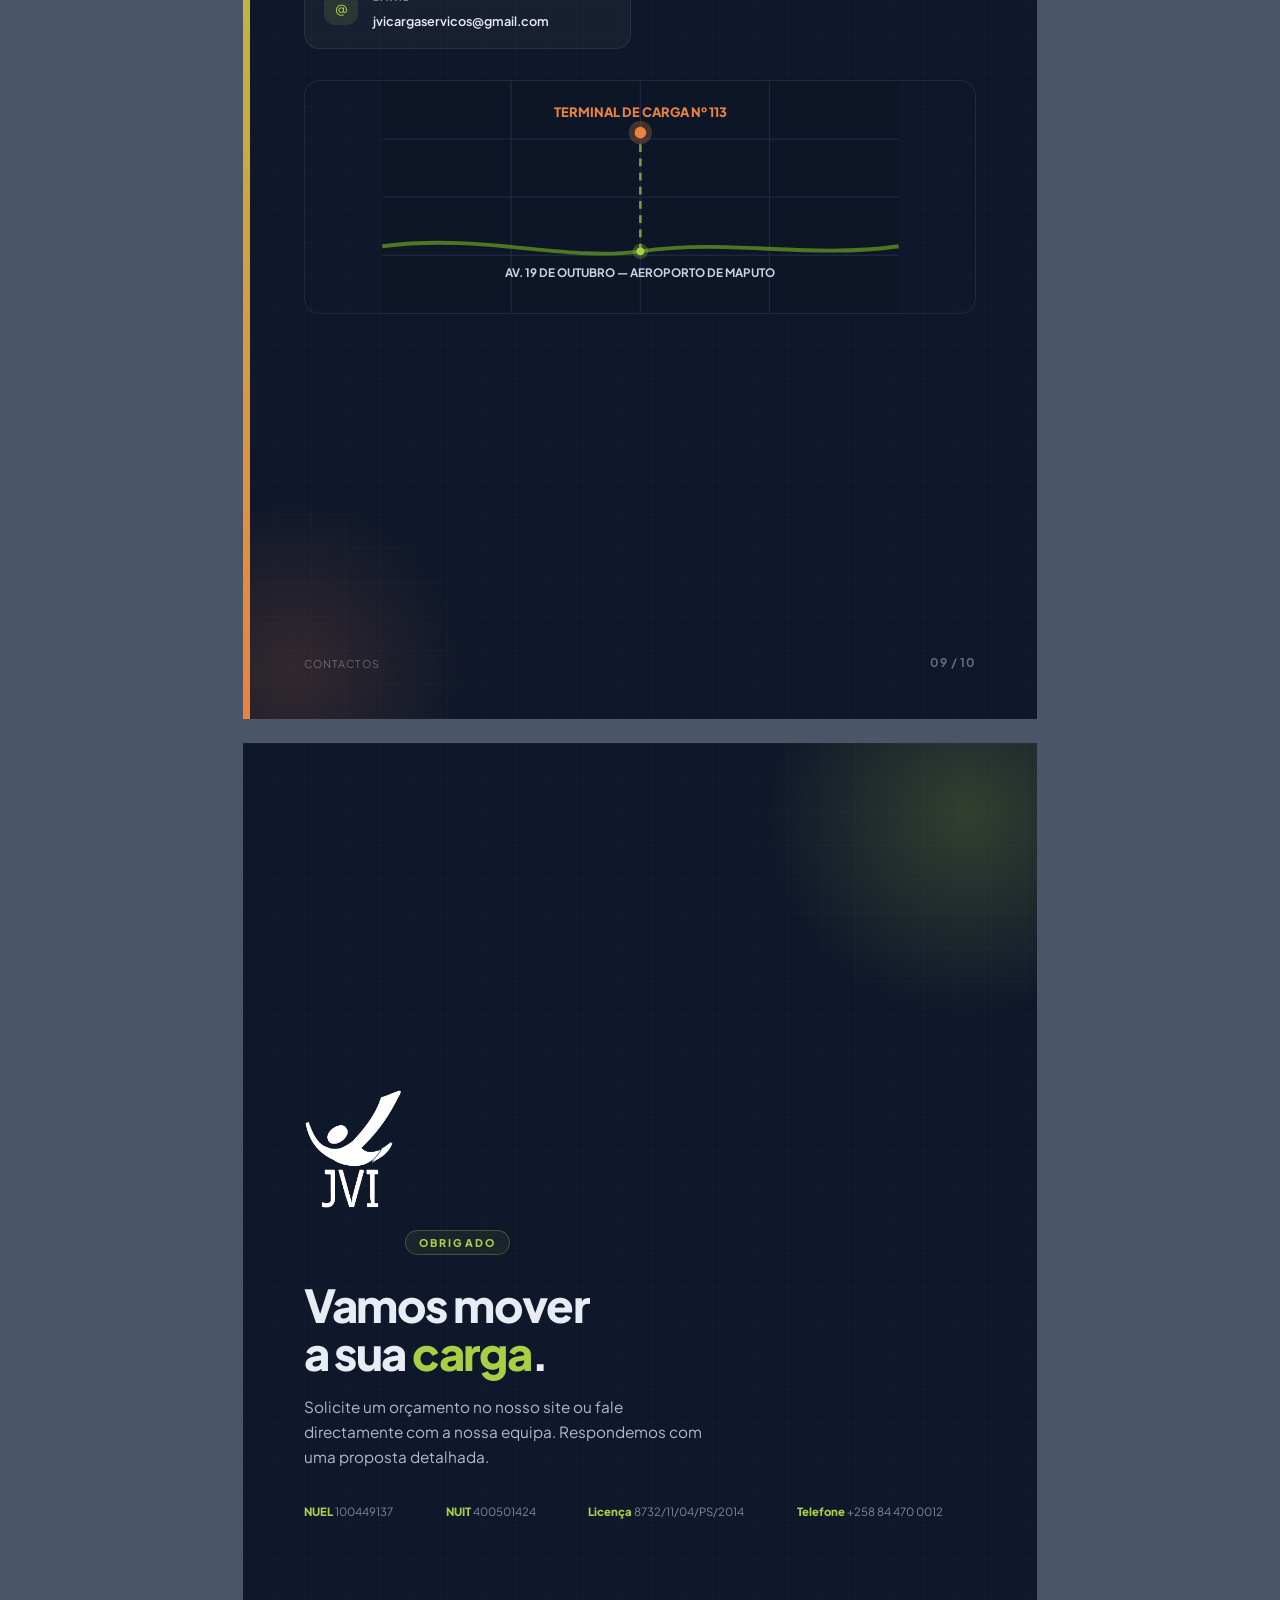
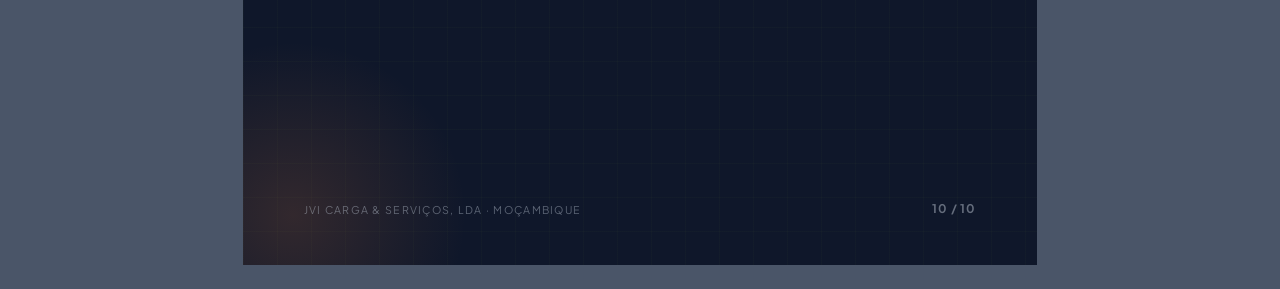
==== commit c85b5340: "Deploy: limpa comentario HTML residual no rodape" ====
--- a/carta/index.html
+++ b/carta/index.html
@@ -11,7 +11,7 @@
 <!-- ============ 1. CAPA ============ -->
 <section class="pagina p1">
   <div class="grelha"></div><div class="glow-a"></div><div class="glow-b"></div>
-  <img class="p1__logo" src="../assets/logo.png" alt="JVI Carga e Serviços">
+  <img class="p1__logo" src="../assets/logo-branco.png" alt="JVI Carga e Serviços">
   <div class="p1__meio">
     <span class="et">Carta de Apresentação</span>
     <h1 style="margin-top:8mm">JVI Carga &amp;<br>Serviços, Lda</h1>
@@ -21,7 +21,7 @@
   <div class="p1__rodape">
     <span><b>Morada</b> Av. 19 de Outubro, Terminal de Cargas Nº 113</span>
     <span><b>Localização</b> Aeroporto de Maputo — Moçambique</span>
-    <span><b>Telefone</b> +258 87 555 8005</span>
+    <span><b>Telefone</b> +258 84 470 0012</span>
     <span><b>Email</b> jvicargaservicos@gmail.com</span>
   </div>
   <div class="pmarca">JVI Carga &amp; Serviços, Lda</div>
@@ -88,7 +88,7 @@
 
     <div class="pilha">
       <div class="serv">
-        <div class="serv__fig"><img src="../assets/img/camiao.png" alt=""></div>
+        <div class="serv__fig"><img src="../assets/img/camiao.webp" alt=""></div>
         <div>
           <div class="serv__n">01</div>
           <h3>Transporte de Carga</h3>
@@ -321,7 +321,7 @@
       </div>
     </div>
 
-    <p class="awb__nota">Preenchimento opcional dos campos é admissível. Contactos: +258 87 555 8005 · +258 84 470 0012 · 21 089 459 · jvicargaservicos@gmail.com</p>
+    <p class="awb__nota">Preenchimento opcional dos campos é admissível. Contactos: +258 84 470 0012 · jvicargaservicos@gmail.com</p>
   </div>
   <div class="pmarca">Airwaybill</div>
   <div class="pnum">08 / 10</div>
@@ -337,9 +337,8 @@
     <p class="lead" style="margin-top:4mm">Acreditamos que uma boa logística vai além de transportar — é garantir que a sua oportunidade chega com pontualidade e segurança.</p>
 
     <div class="cont">
-      <div class="citem"><div class="citem__i">☎</div><div><b>Telefone · Operação</b><span>+258 87 555 8005</span></div></div>
-      <div class="citem"><div class="citem__i">☎</div><div><b>Escritórios</b><span>+258 84 470 0012</span></div></div>
-      <div class="citem"><div class="citem__i">✆</div><div><b>Telefone Fixo</b><span>21 089 459</span></div></div>
+      <div class="citem"><div class="citem__i">☎</div><div><b>Telefone · Chamadas</b><span>+258 84 470 0012</span></div></div>
+      <div class="citem"><div class="citem__i">✉</div><div><b>WhatsApp · Mensagens</b><span>+258 87 806 6265</span></div></div>
       <div class="citem"><div class="citem__i">@</div><div><b>Email</b><span>jvicargaservicos@gmail.com</span></div></div>
     </div>
 
@@ -368,7 +367,7 @@
 <section class="pagina p10">
   <div class="grelha"></div><div class="glow-a"></div><div class="glow-b"></div>
   <div class="p10__meio">
-    <img class="p10__logo" src="../assets/logo.png" alt="JVI Carga e Serviços">
+    <img class="p10__logo" src="../assets/logo-branco.png" alt="JVI Carga e Serviços">
     <span class="et">Obrigado</span>
     <h1 style="margin-top:7mm">Vamos mover<br>a sua <span class="v">carga</span>.</h1>
     <p class="lead" style="margin-top:5mm;max-width:110mm">Solicite um orçamento no nosso site ou fale directamente com a nossa equipa. Respondemos com uma proposta detalhada.</p>
@@ -377,7 +376,7 @@
       <span><b>NUEL</b> 100449137</span>
       <span><b>NUIT</b> 400501424</span>
       <span><b>Licença</b> 8732/11/04/PS/2014</span>
-      <span><b>Telefone</b> +258 87 555 8005</span>
+      <span><b>Telefone</b> +258 84 470 0012</span>
     </div>
   </div>
   <div class="pmarca">JVI Carga &amp; Serviços, Lda · Moçambique</div>
--- a/css/fontes.css
+++ b/css/fontes.css
@@ -1,163 +1,163 @@
-/* Fonte auto-hospedada: nenhuma ligacao a servidores do Google, ou seja,
-   nenhum dado do visitante sai do site. Plus Jakarta Sans (SIL OFL 1.1). */
-
-@font-face {
-  font-family: 'Plus Jakarta Sans';
-  font-style: normal;
-  font-weight: 400;
-  font-display: swap;
-  src: url(../assets/fonts/plus-jakarta-cyrillic.woff2) format('woff2');
-  unicode-range: U+0460-052F, U+1C80-1C8A, U+20B4, U+2DE0-2DFF, U+A640-A69F, U+FE2E-FE2F;
-}
-@font-face {
-  font-family: 'Plus Jakarta Sans';
-  font-style: normal;
-  font-weight: 400;
-  font-display: swap;
-  src: url(../assets/fonts/plus-jakarta-latin-ext.woff2) format('woff2');
-  unicode-range: U+0102-0103, U+0110-0111, U+0128-0129, U+0168-0169, U+01A0-01A1, U+01AF-01B0, U+0300-0301, U+0303-0304, U+0308-0309, U+0323, U+0329, U+1EA0-1EF9, U+20AB;
-}
-@font-face {
-  font-family: 'Plus Jakarta Sans';
-  font-style: normal;
-  font-weight: 400;
-  font-display: swap;
-  src: url(../assets/fonts/plus-jakarta-vietnamese.woff2) format('woff2');
-  unicode-range: U+0100-02BA, U+02BD-02C5, U+02C7-02CC, U+02CE-02D7, U+02DD-02FF, U+0304, U+0308, U+0329, U+1D00-1DBF, U+1E00-1E9F, U+1EF2-1EFF, U+2020, U+20A0-20AB, U+20AD-20C0, U+2113, U+2C60-2C7F, U+A720-A7FF;
-}
-@font-face {
-  font-family: 'Plus Jakarta Sans';
-  font-style: normal;
-  font-weight: 400;
-  font-display: swap;
-  src: url(../assets/fonts/plus-jakarta-latin.woff2) format('woff2');
-  unicode-range: U+0000-00FF, U+0131, U+0152-0153, U+02BB-02BC, U+02C6, U+02DA, U+02DC, U+0304, U+0308, U+0329, U+2000-206F, U+20AC, U+2122, U+2191, U+2193, U+2212, U+2215, U+FEFF, U+FFFD;
-}
-@font-face {
-  font-family: 'Plus Jakarta Sans';
-  font-style: normal;
-  font-weight: 500;
-  font-display: swap;
-  src: url(../assets/fonts/plus-jakarta-cyrillic.woff2) format('woff2');
-  unicode-range: U+0460-052F, U+1C80-1C8A, U+20B4, U+2DE0-2DFF, U+A640-A69F, U+FE2E-FE2F;
-}
-@font-face {
-  font-family: 'Plus Jakarta Sans';
-  font-style: normal;
-  font-weight: 500;
-  font-display: swap;
-  src: url(../assets/fonts/plus-jakarta-latin-ext.woff2) format('woff2');
-  unicode-range: U+0102-0103, U+0110-0111, U+0128-0129, U+0168-0169, U+01A0-01A1, U+01AF-01B0, U+0300-0301, U+0303-0304, U+0308-0309, U+0323, U+0329, U+1EA0-1EF9, U+20AB;
-}
-@font-face {
-  font-family: 'Plus Jakarta Sans';
-  font-style: normal;
-  font-weight: 500;
-  font-display: swap;
-  src: url(../assets/fonts/plus-jakarta-vietnamese.woff2) format('woff2');
-  unicode-range: U+0100-02BA, U+02BD-02C5, U+02C7-02CC, U+02CE-02D7, U+02DD-02FF, U+0304, U+0308, U+0329, U+1D00-1DBF, U+1E00-1E9F, U+1EF2-1EFF, U+2020, U+20A0-20AB, U+20AD-20C0, U+2113, U+2C60-2C7F, U+A720-A7FF;
-}
-@font-face {
-  font-family: 'Plus Jakarta Sans';
-  font-style: normal;
-  font-weight: 500;
-  font-display: swap;
-  src: url(../assets/fonts/plus-jakarta-latin.woff2) format('woff2');
-  unicode-range: U+0000-00FF, U+0131, U+0152-0153, U+02BB-02BC, U+02C6, U+02DA, U+02DC, U+0304, U+0308, U+0329, U+2000-206F, U+20AC, U+2122, U+2191, U+2193, U+2212, U+2215, U+FEFF, U+FFFD;
-}
-@font-face {
-  font-family: 'Plus Jakarta Sans';
-  font-style: normal;
-  font-weight: 600;
-  font-display: swap;
-  src: url(../assets/fonts/plus-jakarta-cyrillic.woff2) format('woff2');
-  unicode-range: U+0460-052F, U+1C80-1C8A, U+20B4, U+2DE0-2DFF, U+A640-A69F, U+FE2E-FE2F;
-}
-@font-face {
-  font-family: 'Plus Jakarta Sans';
-  font-style: normal;
-  font-weight: 600;
-  font-display: swap;
-  src: url(../assets/fonts/plus-jakarta-latin-ext.woff2) format('woff2');
-  unicode-range: U+0102-0103, U+0110-0111, U+0128-0129, U+0168-0169, U+01A0-01A1, U+01AF-01B0, U+0300-0301, U+0303-0304, U+0308-0309, U+0323, U+0329, U+1EA0-1EF9, U+20AB;
-}
-@font-face {
-  font-family: 'Plus Jakarta Sans';
-  font-style: normal;
-  font-weight: 600;
-  font-display: swap;
-  src: url(../assets/fonts/plus-jakarta-vietnamese.woff2) format('woff2');
-  unicode-range: U+0100-02BA, U+02BD-02C5, U+02C7-02CC, U+02CE-02D7, U+02DD-02FF, U+0304, U+0308, U+0329, U+1D00-1DBF, U+1E00-1E9F, U+1EF2-1EFF, U+2020, U+20A0-20AB, U+20AD-20C0, U+2113, U+2C60-2C7F, U+A720-A7FF;
-}
-@font-face {
-  font-family: 'Plus Jakarta Sans';
-  font-style: normal;
-  font-weight: 600;
-  font-display: swap;
-  src: url(../assets/fonts/plus-jakarta-latin.woff2) format('woff2');
-  unicode-range: U+0000-00FF, U+0131, U+0152-0153, U+02BB-02BC, U+02C6, U+02DA, U+02DC, U+0304, U+0308, U+0329, U+2000-206F, U+20AC, U+2122, U+2191, U+2193, U+2212, U+2215, U+FEFF, U+FFFD;
-}
-@font-face {
-  font-family: 'Plus Jakarta Sans';
-  font-style: normal;
-  font-weight: 700;
-  font-display: swap;
-  src: url(../assets/fonts/plus-jakarta-cyrillic.woff2) format('woff2');
-  unicode-range: U+0460-052F, U+1C80-1C8A, U+20B4, U+2DE0-2DFF, U+A640-A69F, U+FE2E-FE2F;
-}
-@font-face {
-  font-family: 'Plus Jakarta Sans';
-  font-style: normal;
-  font-weight: 700;
-  font-display: swap;
-  src: url(../assets/fonts/plus-jakarta-latin-ext.woff2) format('woff2');
-  unicode-range: U+0102-0103, U+0110-0111, U+0128-0129, U+0168-0169, U+01A0-01A1, U+01AF-01B0, U+0300-0301, U+0303-0304, U+0308-0309, U+0323, U+0329, U+1EA0-1EF9, U+20AB;
-}
-@font-face {
-  font-family: 'Plus Jakarta Sans';
-  font-style: normal;
-  font-weight: 700;
-  font-display: swap;
-  src: url(../assets/fonts/plus-jakarta-vietnamese.woff2) format('woff2');
-  unicode-range: U+0100-02BA, U+02BD-02C5, U+02C7-02CC, U+02CE-02D7, U+02DD-02FF, U+0304, U+0308, U+0329, U+1D00-1DBF, U+1E00-1E9F, U+1EF2-1EFF, U+2020, U+20A0-20AB, U+20AD-20C0, U+2113, U+2C60-2C7F, U+A720-A7FF;
-}
-@font-face {
-  font-family: 'Plus Jakarta Sans';
-  font-style: normal;
-  font-weight: 700;
-  font-display: swap;
-  src: url(../assets/fonts/plus-jakarta-latin.woff2) format('woff2');
-  unicode-range: U+0000-00FF, U+0131, U+0152-0153, U+02BB-02BC, U+02C6, U+02DA, U+02DC, U+0304, U+0308, U+0329, U+2000-206F, U+20AC, U+2122, U+2191, U+2193, U+2212, U+2215, U+FEFF, U+FFFD;
-}
-@font-face {
-  font-family: 'Plus Jakarta Sans';
-  font-style: normal;
-  font-weight: 800;
-  font-display: swap;
-  src: url(../assets/fonts/plus-jakarta-cyrillic.woff2) format('woff2');
-  unicode-range: U+0460-052F, U+1C80-1C8A, U+20B4, U+2DE0-2DFF, U+A640-A69F, U+FE2E-FE2F;
-}
-@font-face {
-  font-family: 'Plus Jakarta Sans';
-  font-style: normal;
-  font-weight: 800;
-  font-display: swap;
-  src: url(../assets/fonts/plus-jakarta-latin-ext.woff2) format('woff2');
-  unicode-range: U+0102-0103, U+0110-0111, U+0128-0129, U+0168-0169, U+01A0-01A1, U+01AF-01B0, U+0300-0301, U+0303-0304, U+0308-0309, U+0323, U+0329, U+1EA0-1EF9, U+20AB;
-}
-@font-face {
-  font-family: 'Plus Jakarta Sans';
-  font-style: normal;
-  font-weight: 800;
-  font-display: swap;
-  src: url(../assets/fonts/plus-jakarta-vietnamese.woff2) format('woff2');
-  unicode-range: U+0100-02BA, U+02BD-02C5, U+02C7-02CC, U+02CE-02D7, U+02DD-02FF, U+0304, U+0308, U+0329, U+1D00-1DBF, U+1E00-1E9F, U+1EF2-1EFF, U+2020, U+20A0-20AB, U+20AD-20C0, U+2113, U+2C60-2C7F, U+A720-A7FF;
-}
-@font-face {
-  font-family: 'Plus Jakarta Sans';
-  font-style: normal;
-  font-weight: 800;
-  font-display: swap;
-  src: url(../assets/fonts/plus-jakarta-latin.woff2) format('woff2');
-  unicode-range: U+0000-00FF, U+0131, U+0152-0153, U+02BB-02BC, U+02C6, U+02DA, U+02DC, U+0304, U+0308, U+0329, U+2000-206F, U+20AC, U+2122, U+2191, U+2193, U+2212, U+2215, U+FEFF, U+FFFD;
-}
+/* Fonte auto-hospedada: nenhuma ligacao a servidores do Google, ou seja,
+   nenhum dado do visitante sai do site. Plus Jakarta Sans (SIL OFL 1.1). */
+
+@font-face {
+  font-family: 'Plus Jakarta Sans';
+  font-style: normal;
+  font-weight: 400;
+  font-display: swap;
+  src: url(../assets/fonts/plus-jakarta-cyrillic.woff2) format('woff2');
+  unicode-range: U+0460-052F, U+1C80-1C8A, U+20B4, U+2DE0-2DFF, U+A640-A69F, U+FE2E-FE2F;
+}
+@font-face {
+  font-family: 'Plus Jakarta Sans';
+  font-style: normal;
+  font-weight: 400;
+  font-display: swap;
+  src: url(../assets/fonts/plus-jakarta-latin-ext.woff2) format('woff2');
+  unicode-range: U+0102-0103, U+0110-0111, U+0128-0129, U+0168-0169, U+01A0-01A1, U+01AF-01B0, U+0300-0301, U+0303-0304, U+0308-0309, U+0323, U+0329, U+1EA0-1EF9, U+20AB;
+}
+@font-face {
+  font-family: 'Plus Jakarta Sans';
+  font-style: normal;
+  font-weight: 400;
+  font-display: swap;
+  src: url(../assets/fonts/plus-jakarta-vietnamese.woff2) format('woff2');
+  unicode-range: U+0100-02BA, U+02BD-02C5, U+02C7-02CC, U+02CE-02D7, U+02DD-02FF, U+0304, U+0308, U+0329, U+1D00-1DBF, U+1E00-1E9F, U+1EF2-1EFF, U+2020, U+20A0-20AB, U+20AD-20C0, U+2113, U+2C60-2C7F, U+A720-A7FF;
+}
+@font-face {
+  font-family: 'Plus Jakarta Sans';
+  font-style: normal;
+  font-weight: 400;
+  font-display: swap;
+  src: url(../assets/fonts/plus-jakarta-latin.woff2) format('woff2');
+  unicode-range: U+0000-00FF, U+0131, U+0152-0153, U+02BB-02BC, U+02C6, U+02DA, U+02DC, U+0304, U+0308, U+0329, U+2000-206F, U+20AC, U+2122, U+2191, U+2193, U+2212, U+2215, U+FEFF, U+FFFD;
+}
+@font-face {
+  font-family: 'Plus Jakarta Sans';
+  font-style: normal;
+  font-weight: 500;
+  font-display: swap;
+  src: url(../assets/fonts/plus-jakarta-cyrillic.woff2) format('woff2');
+  unicode-range: U+0460-052F, U+1C80-1C8A, U+20B4, U+2DE0-2DFF, U+A640-A69F, U+FE2E-FE2F;
+}
+@font-face {
+  font-family: 'Plus Jakarta Sans';
+  font-style: normal;
+  font-weight: 500;
+  font-display: swap;
+  src: url(../assets/fonts/plus-jakarta-latin-ext.woff2) format('woff2');
+  unicode-range: U+0102-0103, U+0110-0111, U+0128-0129, U+0168-0169, U+01A0-01A1, U+01AF-01B0, U+0300-0301, U+0303-0304, U+0308-0309, U+0323, U+0329, U+1EA0-1EF9, U+20AB;
+}
+@font-face {
+  font-family: 'Plus Jakarta Sans';
+  font-style: normal;
+  font-weight: 500;
+  font-display: swap;
+  src: url(../assets/fonts/plus-jakarta-vietnamese.woff2) format('woff2');
+  unicode-range: U+0100-02BA, U+02BD-02C5, U+02C7-02CC, U+02CE-02D7, U+02DD-02FF, U+0304, U+0308, U+0329, U+1D00-1DBF, U+1E00-1E9F, U+1EF2-1EFF, U+2020, U+20A0-20AB, U+20AD-20C0, U+2113, U+2C60-2C7F, U+A720-A7FF;
+}
+@font-face {
+  font-family: 'Plus Jakarta Sans';
+  font-style: normal;
+  font-weight: 500;
+  font-display: swap;
+  src: url(../assets/fonts/plus-jakarta-latin.woff2) format('woff2');
+  unicode-range: U+0000-00FF, U+0131, U+0152-0153, U+02BB-02BC, U+02C6, U+02DA, U+02DC, U+0304, U+0308, U+0329, U+2000-206F, U+20AC, U+2122, U+2191, U+2193, U+2212, U+2215, U+FEFF, U+FFFD;
+}
+@font-face {
+  font-family: 'Plus Jakarta Sans';
+  font-style: normal;
+  font-weight: 600;
+  font-display: swap;
+  src: url(../assets/fonts/plus-jakarta-cyrillic.woff2) format('woff2');
+  unicode-range: U+0460-052F, U+1C80-1C8A, U+20B4, U+2DE0-2DFF, U+A640-A69F, U+FE2E-FE2F;
+}
+@font-face {
+  font-family: 'Plus Jakarta Sans';
+  font-style: normal;
+  font-weight: 600;
+  font-display: swap;
+  src: url(../assets/fonts/plus-jakarta-latin-ext.woff2) format('woff2');
+  unicode-range: U+0102-0103, U+0110-0111, U+0128-0129, U+0168-0169, U+01A0-01A1, U+01AF-01B0, U+0300-0301, U+0303-0304, U+0308-0309, U+0323, U+0329, U+1EA0-1EF9, U+20AB;
+}
+@font-face {
+  font-family: 'Plus Jakarta Sans';
+  font-style: normal;
+  font-weight: 600;
+  font-display: swap;
+  src: url(../assets/fonts/plus-jakarta-vietnamese.woff2) format('woff2');
+  unicode-range: U+0100-02BA, U+02BD-02C5, U+02C7-02CC, U+02CE-02D7, U+02DD-02FF, U+0304, U+0308, U+0329, U+1D00-1DBF, U+1E00-1E9F, U+1EF2-1EFF, U+2020, U+20A0-20AB, U+20AD-20C0, U+2113, U+2C60-2C7F, U+A720-A7FF;
+}
+@font-face {
+  font-family: 'Plus Jakarta Sans';
+  font-style: normal;
+  font-weight: 600;
+  font-display: swap;
+  src: url(../assets/fonts/plus-jakarta-latin.woff2) format('woff2');
+  unicode-range: U+0000-00FF, U+0131, U+0152-0153, U+02BB-02BC, U+02C6, U+02DA, U+02DC, U+0304, U+0308, U+0329, U+2000-206F, U+20AC, U+2122, U+2191, U+2193, U+2212, U+2215, U+FEFF, U+FFFD;
+}
+@font-face {
+  font-family: 'Plus Jakarta Sans';
+  font-style: normal;
+  font-weight: 700;
+  font-display: swap;
+  src: url(../assets/fonts/plus-jakarta-cyrillic.woff2) format('woff2');
+  unicode-range: U+0460-052F, U+1C80-1C8A, U+20B4, U+2DE0-2DFF, U+A640-A69F, U+FE2E-FE2F;
+}
+@font-face {
+  font-family: 'Plus Jakarta Sans';
+  font-style: normal;
+  font-weight: 700;
+  font-display: swap;
+  src: url(../assets/fonts/plus-jakarta-latin-ext.woff2) format('woff2');
+  unicode-range: U+0102-0103, U+0110-0111, U+0128-0129, U+0168-0169, U+01A0-01A1, U+01AF-01B0, U+0300-0301, U+0303-0304, U+0308-0309, U+0323, U+0329, U+1EA0-1EF9, U+20AB;
+}
+@font-face {
+  font-family: 'Plus Jakarta Sans';
+  font-style: normal;
+  font-weight: 700;
+  font-display: swap;
+  src: url(../assets/fonts/plus-jakarta-vietnamese.woff2) format('woff2');
+  unicode-range: U+0100-02BA, U+02BD-02C5, U+02C7-02CC, U+02CE-02D7, U+02DD-02FF, U+0304, U+0308, U+0329, U+1D00-1DBF, U+1E00-1E9F, U+1EF2-1EFF, U+2020, U+20A0-20AB, U+20AD-20C0, U+2113, U+2C60-2C7F, U+A720-A7FF;
+}
+@font-face {
+  font-family: 'Plus Jakarta Sans';
+  font-style: normal;
+  font-weight: 700;
+  font-display: swap;
+  src: url(../assets/fonts/plus-jakarta-latin.woff2) format('woff2');
+  unicode-range: U+0000-00FF, U+0131, U+0152-0153, U+02BB-02BC, U+02C6, U+02DA, U+02DC, U+0304, U+0308, U+0329, U+2000-206F, U+20AC, U+2122, U+2191, U+2193, U+2212, U+2215, U+FEFF, U+FFFD;
+}
+@font-face {
+  font-family: 'Plus Jakarta Sans';
+  font-style: normal;
+  font-weight: 800;
+  font-display: swap;
+  src: url(../assets/fonts/plus-jakarta-cyrillic.woff2) format('woff2');
+  unicode-range: U+0460-052F, U+1C80-1C8A, U+20B4, U+2DE0-2DFF, U+A640-A69F, U+FE2E-FE2F;
+}
+@font-face {
+  font-family: 'Plus Jakarta Sans';
+  font-style: normal;
+  font-weight: 800;
+  font-display: swap;
+  src: url(../assets/fonts/plus-jakarta-latin-ext.woff2) format('woff2');
+  unicode-range: U+0102-0103, U+0110-0111, U+0128-0129, U+0168-0169, U+01A0-01A1, U+01AF-01B0, U+0300-0301, U+0303-0304, U+0308-0309, U+0323, U+0329, U+1EA0-1EF9, U+20AB;
+}
+@font-face {
+  font-family: 'Plus Jakarta Sans';
+  font-style: normal;
+  font-weight: 800;
+  font-display: swap;
+  src: url(../assets/fonts/plus-jakarta-vietnamese.woff2) format('woff2');
+  unicode-range: U+0100-02BA, U+02BD-02C5, U+02C7-02CC, U+02CE-02D7, U+02DD-02FF, U+0304, U+0308, U+0329, U+1D00-1DBF, U+1E00-1E9F, U+1EF2-1EFF, U+2020, U+20A0-20AB, U+20AD-20C0, U+2113, U+2C60-2C7F, U+A720-A7FF;
+}
+@font-face {
+  font-family: 'Plus Jakarta Sans';
+  font-style: normal;
+  font-weight: 800;
+  font-display: swap;
+  src: url(../assets/fonts/plus-jakarta-latin.woff2) format('woff2');
+  unicode-range: U+0000-00FF, U+0131, U+0152-0153, U+02BB-02BC, U+02C6, U+02DA, U+02DC, U+0304, U+0308, U+0329, U+2000-206F, U+20AC, U+2122, U+2191, U+2193, U+2212, U+2215, U+FEFF, U+FFFD;
+}
--- a/carta/style.css
+++ b/carta/style.css
@@ -55,14 +55,14 @@
   background: radial-gradient(circle, rgba(234,130,64,0.16), transparent 68%);
   bottom: -130px; left: -130px; pointer-events: none;
 }
-grelha {
+.grelha {
   position: absolute; inset: 0; pointer-events: none; opacity: 0.5;
   background-image:
     linear-gradient(rgba(169,207,68,0.05) 1px, transparent 1px),
     linear-gradient(90deg, rgba(169,207,68,0.05) 1px, transparent 1px);
   background-size: 34px 34px;
 }
-faixa-lateral {
+.faixa-lateral {
   position: absolute; left: 0; top: 0; bottom: 0; width: 7px;
   background: linear-gradient(180deg, var(--verde), var(--laranja));
 }
@@ -99,6 +99,12 @@
    PÁGINA 1 — CAPA
    ========================================================= */
 .p1 { justify-content: space-between; }
+/* O `space-between` da capa precisa de TRÊS itens em fluxo para o título
+   ficar a meio. O primeiro era a `<div class="grelha">`, que só estava em
+   fluxo porque a regra dela nunca casava; desde que passou a `.grelha`
+   (absoluta), o título subia para o topo e ficava por baixo do logótipo.
+   Este pseudo-elemento vazio repõe o item do topo. */
+.p1::before { content: ""; }
 .p1__logo { position: absolute; top: 24mm; left: 16mm; z-index: 3; width: 30mm; }
 .p1__meio { position: relative; z-index: 2; padding: 0 16mm; margin-top: 6mm; }
 .p1__citacao {
